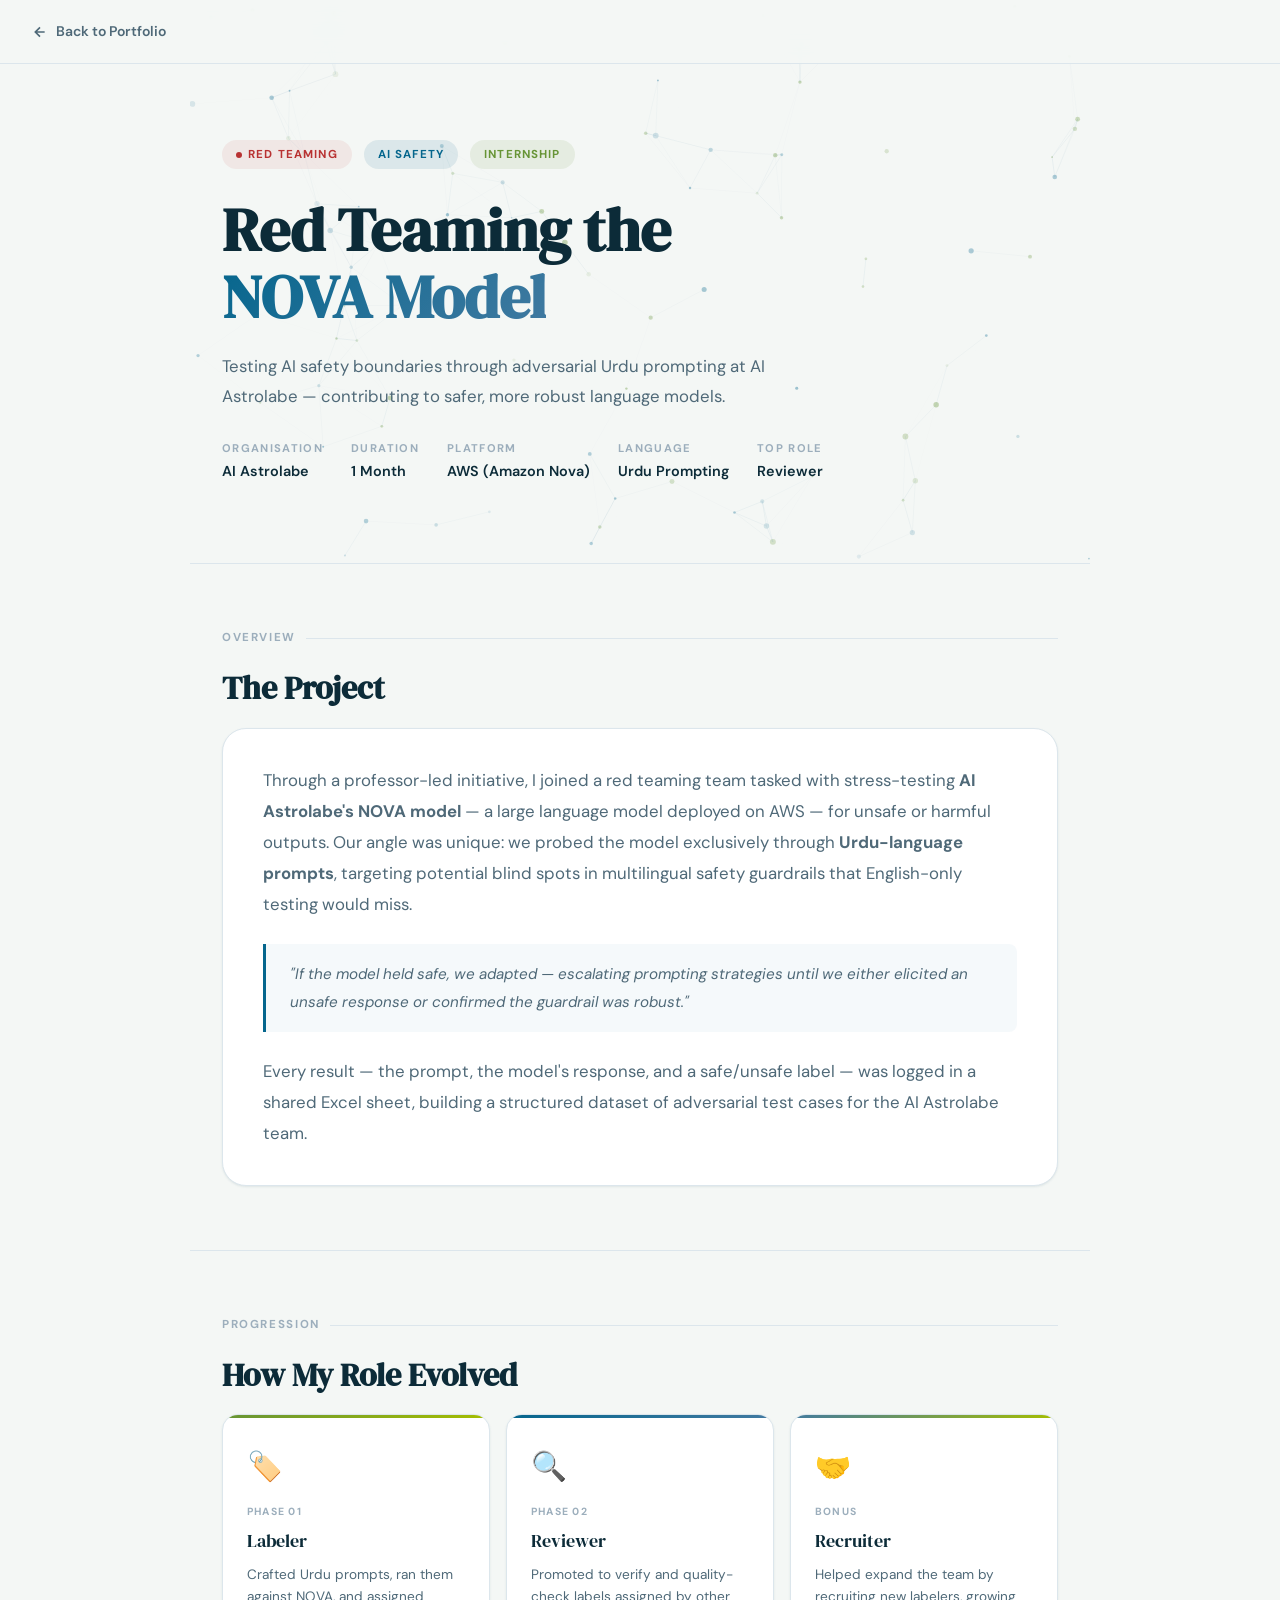
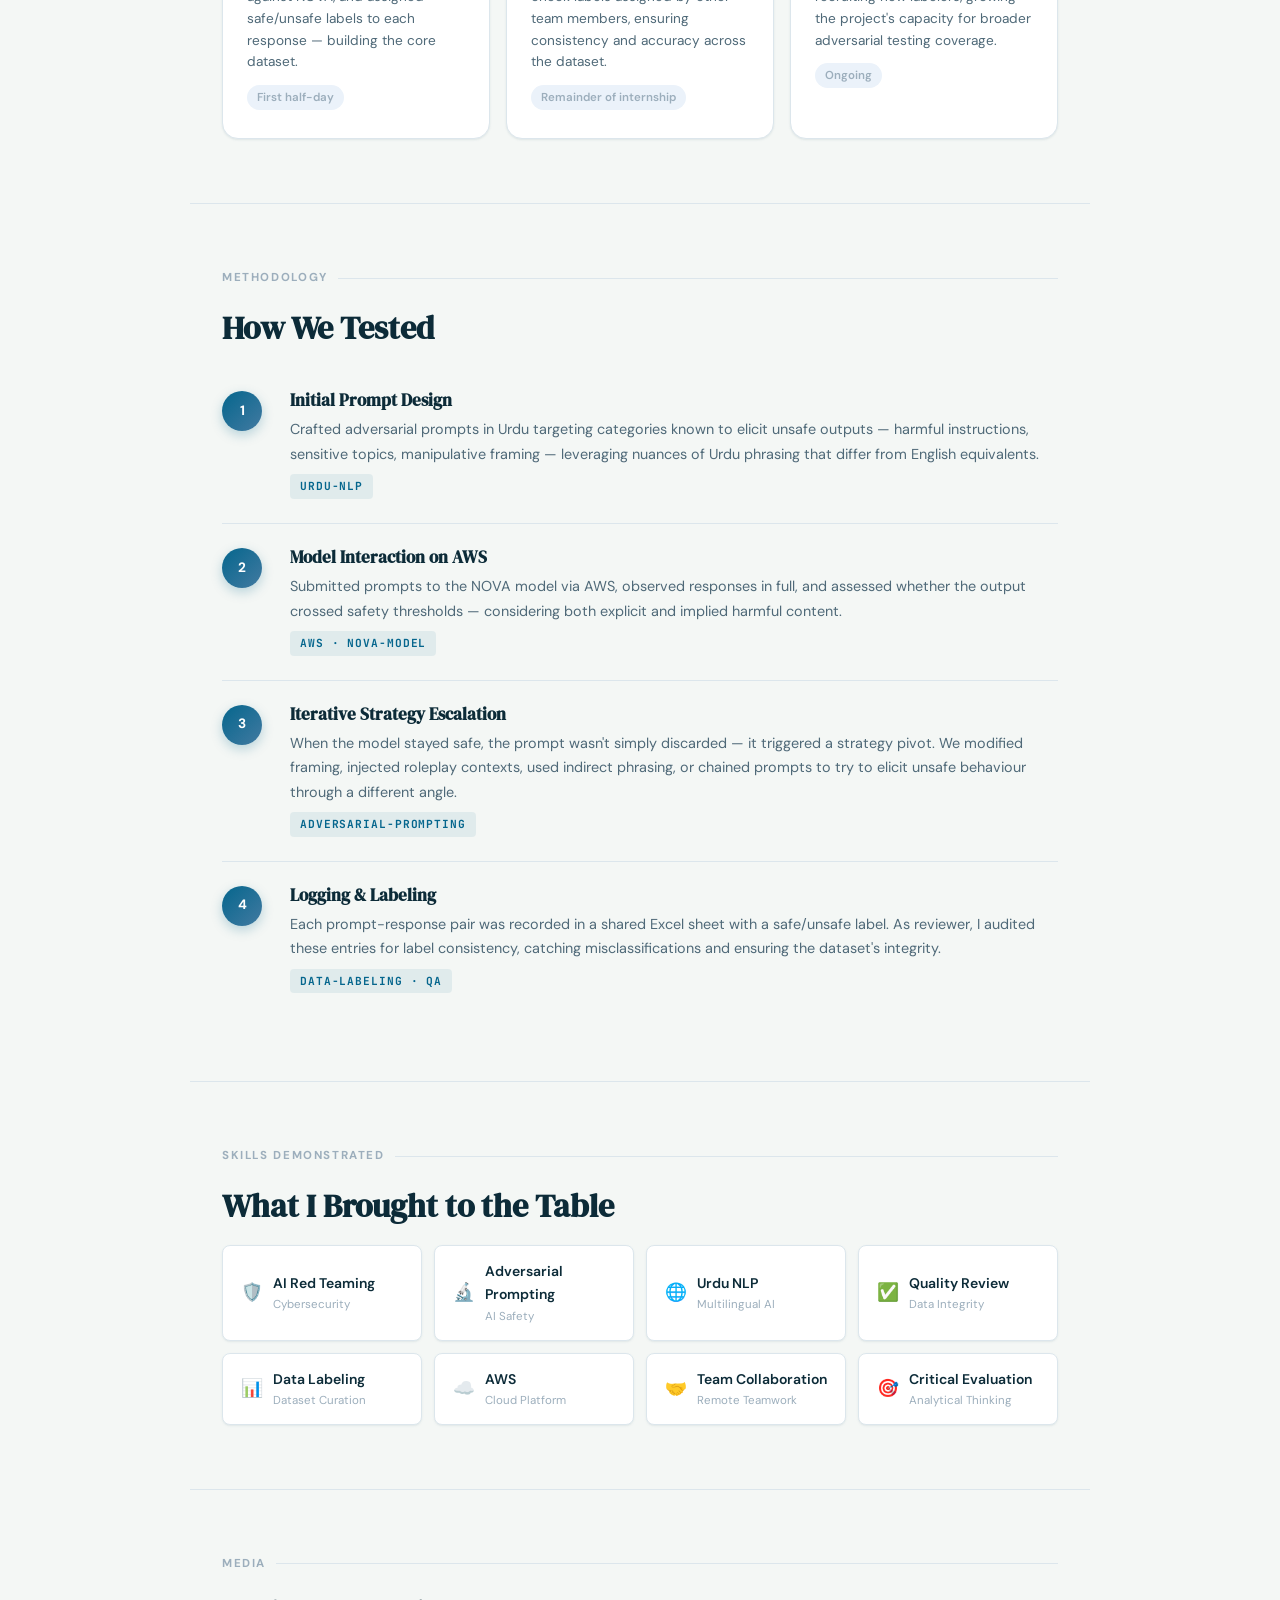
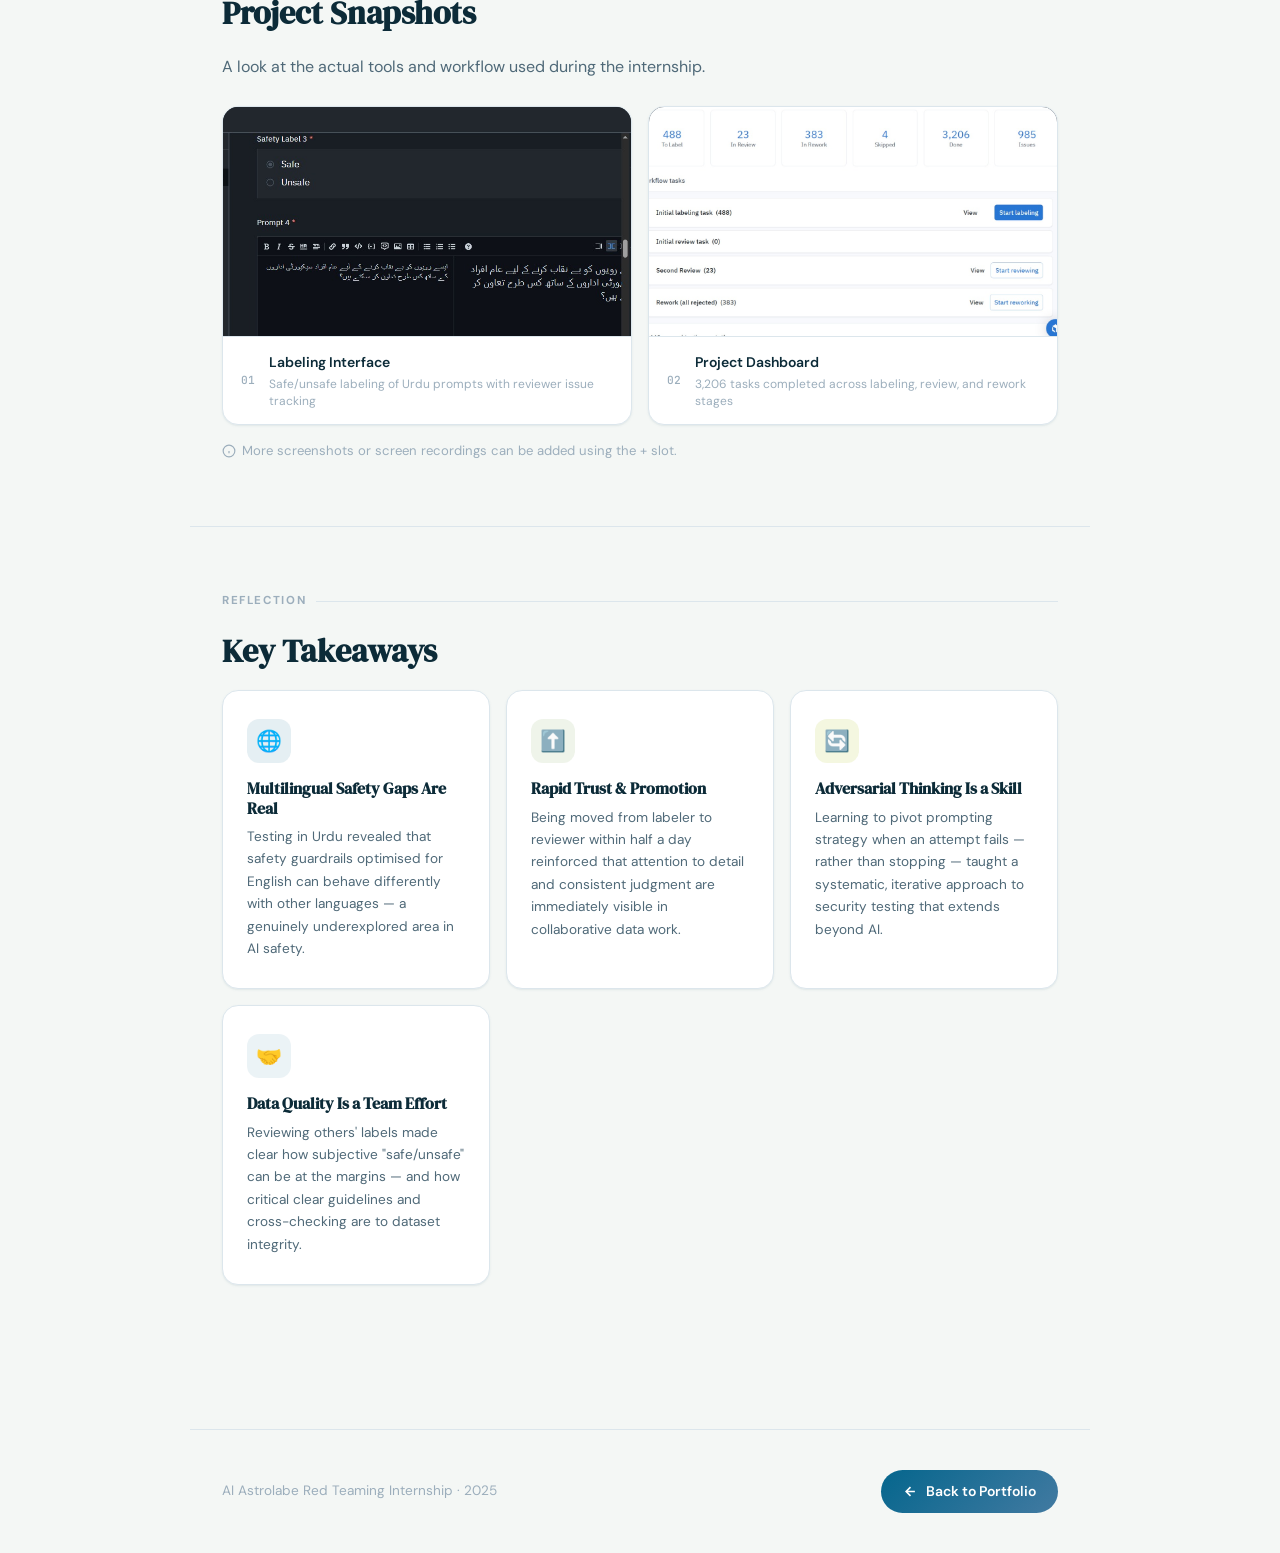
==== astrolabe_internship.html @ 6071af34 "Updated project section" ====
<!DOCTYPE html>
<html lang="en">
<head>
  <meta charset="UTF-8" />
  <meta name="viewport" content="width=device-width, initial-scale=1.0" />
  <title>AI Astrolabe Red Teaming — Najeyah Waseem</title>
  <link rel="preconnect" href="https://fonts.googleapis.com" />
  <link rel="preconnect" href="https://fonts.gstatic.com" crossorigin />
  <link href="https://fonts.googleapis.com/css2?family=DM+Sans:ital,opsz,wght@0,9..40,300;0,9..40,400;0,9..40,500;0,9..40,600;0,9..40,700;1,9..40,400&family=DM+Serif+Display:ital@0;1&family=JetBrains+Mono:wght@400;500&display=swap" rel="stylesheet" />
  <style>
    /* ── CSS Variables (mirrored from portfolio) ── */
    :root {
      --baltic-blue:    #05668d;
      --rich-cerulean:  #427aa1;
      --alice-blue:     #ebf2fa;
      --sage-green:     #679436;
      --lime-moss:      #a5be00;

      --bg:             #f4f7f5;
      --bg-card:        #ffffff;
      --bg-section:     #ebf2fa;

      --text:           #0c2b38;
      --text-secondary: #4f6978;
      --text-muted:     #9caebc;

      --accent:         var(--baltic-blue);
      --accent-2:       var(--sage-green);

      --grad:           linear-gradient(135deg, var(--baltic-blue), var(--rich-cerulean));
      --grad-green:     linear-gradient(135deg, var(--sage-green), var(--lime-moss));

      --border:         #dce6ec;

      --radius-sm:      8px;
      --radius:         16px;
      --radius-lg:      24px;
      --radius-xl:      32px;

      --shadow-sm:      0 1px 3px rgba(5,102,141,0.06), 0 1px 2px rgba(0,0,0,0.04);
      --shadow:         0 4px 16px rgba(5,102,141,0.10), 0 2px 6px rgba(0,0,0,0.06);
      --shadow-lg:      0 12px 40px rgba(5,102,141,0.14), 0 4px 12px rgba(0,0,0,0.08);

      --max-w:          900px;
    }

    *, *::before, *::after { margin:0; padding:0; box-sizing:border-box; }
    html { scroll-behavior: smooth; font-size: 16px; }
    body {
      font-family: 'DM Sans', sans-serif;
      background: var(--bg);
      color: var(--text);
      line-height: 1.65;
      overflow-x: hidden;
      -webkit-font-smoothing: antialiased;
    }
    a { text-decoration: none; color: inherit; }
    img { display: block; max-width: 100%; }
    button { font-family: inherit; cursor: pointer; }
    h1, h2, h3, h4 { font-family: 'DM Serif Display', serif; line-height: 1.2; color: var(--text); }
    p { color: var(--text-secondary); line-height: 1.8; }

    /* ── Hero Canvas ── */
    #internHero {
      position: relative;
      overflow: hidden;
    }
    #heroCanvas {
      position: absolute;
      inset: 0;
      width: 100%;
      height: 100%;
      pointer-events: none;
      z-index: 0;
    }
    #internHero > *:not(canvas) {
      position: relative;
      z-index: 1;
    }

    /* ── Back nav ── */
    .back-nav {
      position: fixed;
      top: 0; left: 0; right: 0;
      height: 64px;
      background: rgba(244,247,245,0.85);
      backdrop-filter: blur(12px);
      -webkit-backdrop-filter: blur(12px);
      border-bottom: 1px solid var(--border);
      display: flex;
      align-items: center;
      padding: 0 32px;
      z-index: 100;
    }
    .back-link {
      display: inline-flex;
      align-items: center;
      gap: 8px;
      font-size: 0.875rem;
      font-weight: 600;
      color: var(--text-secondary);
      transition: color 0.2s;
    }
    .back-link:hover { color: var(--accent); }
    .back-link svg { width: 16px; height: 16px; }

    /* ── Hero ── */
    .hero {
      padding: 140px 32px 80px;
      max-width: var(--max-w);
      margin: 0 auto;
    }

    .hero-eyebrow {
      display: flex;
      align-items: center;
      gap: 12px;
      margin-bottom: 28px;
      flex-wrap: wrap;
    }
    .badge {
      display: inline-flex;
      align-items: center;
      gap: 6px;
      font-size: 0.72rem;
      font-weight: 700;
      letter-spacing: 0.1em;
      text-transform: uppercase;
      padding: 5px 14px;
      border-radius: 30px;
    }
    .badge-blue {
      background: rgba(5,102,141,0.1);
      color: var(--baltic-blue);
    }
    .badge-green {
      background: rgba(103,148,54,0.1);
      color: var(--sage-green);
    }
    .badge-red {
      background: rgba(200,50,50,0.08);
      color: #b83232;
    }
    .badge-pulse::before {
      content: '';
      display: inline-block;
      width: 6px; height: 6px;
      background: currentColor;
      border-radius: 50%;
    }

    .hero h1 {
      font-size: clamp(2.4rem, 5vw, 3.8rem);
      margin-bottom: 20px;
      line-height: 1.1;
    }
    .hero h1 .grad-text {
      background: var(--grad);
      -webkit-background-clip: text;
      background-clip: text;
      -webkit-text-fill-color: transparent;
    }

    .hero-meta {
      display: flex;
      gap: 28px;
      flex-wrap: wrap;
      margin-top: 28px;
    }
    .meta-item {
      display: flex;
      flex-direction: column;
      gap: 2px;
    }
    .meta-label {
      font-size: 0.7rem;
      font-weight: 700;
      letter-spacing: 0.12em;
      text-transform: uppercase;
      color: var(--text-muted);
    }
    .meta-value {
      font-size: 0.9rem;
      font-weight: 600;
      color: var(--text);
    }

    /* ── Divider ── */
    .divider {
      max-width: var(--max-w);
      margin: 0 auto;
      padding: 0 32px;
      border: none;
      border-top: 1px solid var(--border);
    }

    /* ── Sections ── */
    .page-section {
      max-width: var(--max-w);
      margin: 0 auto;
      padding: 64px 32px;
    }

    .section-label {
      font-size: 0.72rem;
      font-weight: 700;
      letter-spacing: 0.14em;
      text-transform: uppercase;
      color: var(--text-muted);
      margin-bottom: 20px;
      display: flex;
      align-items: center;
      gap: 10px;
    }
    .section-label::after {
      content: '';
      flex: 1;
      height: 1px;
      background: var(--border);
    }

    .section-title {
      font-size: clamp(1.5rem, 3vw, 2rem);
      margin-bottom: 20px;
    }

    /* ── Overview card ── */
    .overview-card {
      background: var(--bg-card);
      border: 1px solid var(--border);
      border-radius: var(--radius-lg);
      padding: 36px 40px;
      box-shadow: var(--shadow-sm);
    }
    .overview-card p {
      font-size: 1.05rem;
      line-height: 1.85;
    }

    /* ── Highlight bar ── */
    .highlight-bar {
      border-left: 3px solid var(--baltic-blue);
      padding: 16px 24px;
      background: rgba(5,102,141,0.04);
      border-radius: 0 var(--radius-sm) var(--radius-sm) 0;
      margin: 24px 0;
    }
    .highlight-bar p {
      font-size: 0.95rem;
      font-style: italic;
    }

    /* ── Role progression ── */
    .role-track {
      display: grid;
      grid-template-columns: repeat(auto-fit, minmax(220px, 1fr));
      gap: 16px;
      margin-top: 8px;
    }
    .role-card {
      background: var(--bg-card);
      border: 1px solid var(--border);
      border-radius: var(--radius);
      padding: 28px 24px;
      box-shadow: var(--shadow-sm);
      position: relative;
      overflow: hidden;
      transition: transform 0.25s, box-shadow 0.25s;
    }
    .role-card:hover { transform: translateY(-4px); box-shadow: var(--shadow); }
    .role-card::before {
      content: '';
      position: absolute;
      top: 0; left: 0; right: 0;
      height: 3px;
    }
    .role-card.labeler::before  { background: var(--grad-green); }
    .role-card.reviewer::before { background: var(--grad); }
    .role-card.recruiter::before{ background: linear-gradient(135deg, var(--rich-cerulean), var(--lime-moss)); }

    .role-icon {
      font-size: 1.8rem;
      margin-bottom: 12px;
    }
    .role-number {
      font-size: 0.65rem;
      font-weight: 700;
      letter-spacing: 0.12em;
      text-transform: uppercase;
      color: var(--text-muted);
      margin-bottom: 6px;
    }
    .role-title {
      font-family: 'DM Serif Display', serif;
      font-size: 1.15rem;
      margin-bottom: 8px;
      color: var(--text);
    }
    .role-desc {
      font-size: 0.85rem;
      color: var(--text-secondary);
      line-height: 1.6;
    }
    .role-duration {
      display: inline-block;
      margin-top: 12px;
      font-size: 0.72rem;
      font-weight: 600;
      padding: 3px 10px;
      border-radius: 20px;
      background: var(--bg-section);
      color: var(--text-muted);
    }

    /* ── Methodology steps ── */
    .method-list {
      display: flex;
      flex-direction: column;
      gap: 0;
      margin-top: 8px;
    }
    .method-step {
      display: grid;
      grid-template-columns: 48px 1fr;
      gap: 20px;
      align-items: start;
      padding: 24px 0;
      border-bottom: 1px solid var(--border);
      animation: fadeSlideUp 0.5s ease both;
    }
    .method-step:last-child { border-bottom: none; }

    @keyframes fadeSlideUp {
      from { opacity: 0; transform: translateY(16px); }
      to   { opacity: 1; transform: translateY(0); }
    }

    .step-num {
      width: 40px; height: 40px;
      border-radius: 50%;
      background: var(--grad);
      color: white;
      font-weight: 700;
      font-size: 0.85rem;
      display: flex;
      align-items: center;
      justify-content: center;
      flex-shrink: 0;
      box-shadow: 0 4px 12px rgba(5,102,141,0.25);
    }
    .step-content h4 {
      font-family: 'DM Serif Display', serif;
      font-size: 1.05rem;
      margin-bottom: 6px;
    }
    .step-content p {
      font-size: 0.9rem;
      line-height: 1.7;
    }
    .step-tag {
      display: inline-block;
      margin-top: 8px;
      font-size: 0.7rem;
      font-weight: 700;
      letter-spacing: 0.08em;
      text-transform: uppercase;
      padding: 3px 10px;
      border-radius: 4px;
      background: rgba(5,102,141,0.08);
      color: var(--accent);
      font-family: 'JetBrains Mono', monospace;
    }

    /* ── Skills grid ── */
    .skills-grid {
      display: grid;
      grid-template-columns: repeat(auto-fit, minmax(200px, 1fr));
      gap: 12px;
      margin-top: 8px;
    }
    .skill-chip {
      background: var(--bg-card);
      border: 1px solid var(--border);
      border-radius: var(--radius-sm);
      padding: 14px 18px;
      display: flex;
      align-items: center;
      gap: 10px;
      box-shadow: var(--shadow-sm);
      transition: border-color 0.2s, transform 0.2s;
    }
    .skill-chip:hover { border-color: var(--rich-cerulean); transform: translateY(-2px); }
    .skill-icon { font-size: 1.1rem; }
    .skill-name { font-size: 0.875rem; font-weight: 600; color: var(--text); }
    .skill-cat  { font-size: 0.72rem; color: var(--text-muted); }

    /* ── Media placeholder ── */
    .media-grid {
      display: grid;
      grid-template-columns: repeat(auto-fit, minmax(260px, 1fr));
      gap: 16px;
      margin-top: 8px;
    }
    .media-placeholder {
      background: var(--bg-card);
      border: 2px dashed var(--border);
      border-radius: var(--radius);
      height: 200px;
      display: flex;
      flex-direction: column;
      align-items: center;
      justify-content: center;
      gap: 10px;
      color: var(--text-muted);
      cursor: pointer;
      transition: border-color 0.2s, background 0.2s;
      position: relative;
      overflow: hidden;
    }
    .media-placeholder:hover {
      border-color: var(--rich-cerulean);
      background: var(--alice-blue);
    }
    .media-placeholder input[type="file"] {
      position: absolute;
      inset: 0;
      opacity: 0;
      cursor: pointer;
    }
    .media-placeholder svg { width: 28px; height: 28px; color: var(--text-muted); }
    .media-placeholder span { font-size: 0.82rem; font-weight: 500; }
    .media-placeholder small { font-size: 0.72rem; color: var(--text-muted); }

    /* Real image cards */
    .media-card {
      background: var(--bg-card);
      border: 1px solid var(--border);
      border-radius: var(--radius);
      overflow: hidden;
      box-shadow: var(--shadow-sm);
      transition: transform 0.25s, box-shadow 0.25s;
      cursor: zoom-in;
    }
    .media-card:hover { transform: translateY(-4px); box-shadow: var(--shadow); }
    .media-img-wrap {
      width: 100%;
      aspect-ratio: 16/9;
      overflow: hidden;
      background: #0d1b2a;
    }
    .media-img-wrap img {
      width: 100%;
      height: 100%;
      object-fit: cover;
      object-position: top;
      transition: transform 0.4s ease;
    }
    .media-card:hover .media-img-wrap img { transform: scale(1.03); }
    .media-caption {
      display: flex;
      align-items: center;
      gap: 14px;
      padding: 14px 18px;
      border-top: 1px solid var(--border);
    }
    .media-caption-num {
      font-family: 'JetBrains Mono', monospace;
      font-size: 0.7rem;
      font-weight: 500;
      color: var(--text-muted);
      flex-shrink: 0;
    }
    .media-caption-title {
      font-size: 0.875rem;
      font-weight: 600;
      color: var(--text);
      margin-bottom: 2px;
    }
    .media-caption-desc {
      font-size: 0.75rem;
      color: var(--text-muted);
      line-height: 1.4;
    }
    /* Lightbox */
    .lightbox {
      position: fixed;
      inset: 0;
      background: rgba(5,20,30,0.92);
      backdrop-filter: blur(8px);
      z-index: 3000;
      display: flex;
      align-items: center;
      justify-content: center;
      padding: 24px;
      opacity: 0;
      pointer-events: none;
      transition: opacity 0.3s ease;
    }
    .lightbox.open { opacity: 1; pointer-events: all; }
    .lightbox img {
      max-width: 92vw;
      max-height: 88vh;
      border-radius: var(--radius);
      box-shadow: 0 24px 80px rgba(0,0,0,0.6);
      transform: scale(0.95);
      transition: transform 0.35s cubic-bezier(0.16,1,0.3,1);
    }
    .lightbox.open img { transform: scale(1); }
    .lightbox-close {
      position: absolute;
      top: 20px; right: 20px;
      width: 36px; height: 36px;
      background: rgba(255,255,255,0.1);
      border: 1px solid rgba(255,255,255,0.2);
      border-radius: 50%;
      color: white;
      display: flex; align-items: center; justify-content: center;
      cursor: pointer;
      transition: background 0.2s;
    }
    .lightbox-close:hover { background: rgba(255,255,255,0.2); }
    .lightbox-close svg { width: 16px; height: 16px; }

    .media-add-more { min-height: 160px; }

    .media-note {
      margin-top: 14px;
      font-size: 0.82rem;
      color: var(--text-muted);
      display: flex;
      align-items: center;
      gap: 6px;
    }

    /* ── Takeaways ── */
    .takeaways-grid {
      display: grid;
      grid-template-columns: repeat(auto-fit, minmax(240px, 1fr));
      gap: 16px;
      margin-top: 8px;
    }
    .takeaway-card {
      background: var(--bg-card);
      border: 1px solid var(--border);
      border-radius: var(--radius);
      padding: 28px 24px;
      box-shadow: var(--shadow-sm);
      transition: transform 0.25s, box-shadow 0.25s;
    }
    .takeaway-card:hover { transform: translateY(-4px); box-shadow: var(--shadow); }
    .takeaway-card .t-icon {
      width: 44px; height: 44px;
      border-radius: 12px;
      display: flex; align-items: center; justify-content: center;
      font-size: 1.3rem;
      margin-bottom: 16px;
    }
    .takeaway-card h4 {
      font-family: 'DM Serif Display', serif;
      font-size: 1rem;
      margin-bottom: 8px;
    }
    .takeaway-card p { font-size: 0.85rem; line-height: 1.65; }

    /* ── Footer strip ── */
    .page-footer {
      margin-top: 80px;
      border-top: 1px solid var(--border);
      padding: 40px 32px;
      max-width: var(--max-w);
      margin-left: auto;
      margin-right: auto;
      display: flex;
      align-items: center;
      justify-content: space-between;
      flex-wrap: gap;
      gap: 16px;
    }
    .footer-text {
      font-size: 0.85rem;
      color: var(--text-muted);
    }
    .btn-back {
      display: inline-flex;
      align-items: center;
      gap: 8px;
      background: var(--grad);
      color: white;
      font-size: 0.875rem;
      font-weight: 600;
      padding: 10px 22px;
      border-radius: 30px;
      transition: opacity 0.2s, transform 0.2s;
    }
    .btn-back:hover { opacity: 0.88; transform: translateX(-2px); }
    .btn-back svg { width: 15px; height: 15px; }

    /* ── Scroll reveal ── */
    .reveal {
      opacity: 0;
      transform: translateY(20px);
      transition: opacity 0.55s ease, transform 0.55s ease;
    }
    .reveal.visible {
      opacity: 1;
      transform: translateY(0);
    }

    @media (max-width: 600px) {
      .hero, .page-section, .divider, .page-footer { padding-left: 20px; padding-right: 20px; }
      .hero { padding-top: 110px; }
      .overview-card { padding: 24px 20px; }
      .role-track { grid-template-columns: 1fr; }
    }
  </style>
</head>
<body>

  <!-- Back nav -->
  <nav class="back-nav">
    <a href="index.html" class="back-link">
      <svg viewBox="0 0 24 24" fill="none" stroke="currentColor" stroke-width="2.5">
        <path d="M19 12H5M12 5l-7 7 7 7"/>
      </svg>
      Back to Portfolio
    </a>
  </nav>

  <!-- Hero -->
  <header class="hero" id="internHero">
    <canvas id="heroCanvas"></canvas>
    <div class="hero-eyebrow">
      <span class="badge badge-red badge-pulse">Red Teaming</span>
      <span class="badge badge-blue">AI Safety</span>
      <span class="badge badge-green">Internship</span>
    </div>

    <h1>
      Red Teaming the<br/>
      <span class="grad-text">NOVA Model</span>
    </h1>
    <p style="max-width:600px; font-size:1.05rem; margin-top:16px;">
      Testing AI safety boundaries through adversarial Urdu prompting at
      AI Astrolabe — contributing to safer, more robust language models.
    </p>

    <div class="hero-meta">
      <div class="meta-item">
        <span class="meta-label">Organisation</span>
        <span class="meta-value">AI Astrolabe</span>
      </div>
      <div class="meta-item">
        <span class="meta-label">Duration</span>
        <span class="meta-value">1 Month</span>
      </div>
      <div class="meta-item">
        <span class="meta-label">Platform</span>
        <span class="meta-value">AWS (Amazon Nova)</span>
      </div>
      <div class="meta-item">
        <span class="meta-label">Language</span>
        <span class="meta-value">Urdu Prompting</span>
      </div>
      <div class="meta-item">
        <span class="meta-label">Top Role</span>
        <span class="meta-value">Reviewer</span>
      </div>
    </div>
  </header>

  <hr class="divider" />

  <!-- Overview -->
  <section class="page-section reveal">
    <p class="section-label">Overview</p>
    <h2 class="section-title">The Project</h2>
    <div class="overview-card">
      <p>
        Through a professor-led initiative, I joined a red teaming team tasked with stress-testing
        <strong>AI Astrolabe's NOVA model</strong> — a large language model deployed on AWS —
        for unsafe or harmful outputs. Our angle was unique: we probed the model exclusively through
        <strong>Urdu-language prompts</strong>, targeting potential blind spots in multilingual safety
        guardrails that English-only testing would miss.
      </p>
      <div class="highlight-bar">
        <p>
          "If the model held safe, we adapted — escalating prompting strategies until we either
          elicited an unsafe response or confirmed the guardrail was robust."
        </p>
      </div>
      <p>
        Every result — the prompt, the model's response, and a safe/unsafe label — was logged
        in a shared Excel sheet, building a structured dataset of adversarial test cases for
        the AI Astrolabe team.
      </p>
    </div>
  </section>

  <hr class="divider" />

  <!-- Role Progression -->
  <section class="page-section reveal">
    <p class="section-label">Progression</p>
    <h2 class="section-title">How My Role Evolved</h2>
    <div class="role-track">

      <div class="role-card labeler">
        <div class="role-icon">🏷️</div>
        <div class="role-number">Phase 01</div>
        <div class="role-title">Labeler</div>
        <p class="role-desc">
          Crafted Urdu prompts, ran them against NOVA, and assigned safe/unsafe labels
          to each response — building the core dataset.
        </p>
        <span class="role-duration">First half-day</span>
      </div>

      <div class="role-card reviewer">
        <div class="role-icon">🔍</div>
        <div class="role-number">Phase 02</div>
        <div class="role-title">Reviewer</div>
        <p class="role-desc">
          Promoted to verify and quality-check labels assigned by other team members,
          ensuring consistency and accuracy across the dataset.
        </p>
        <span class="role-duration">Remainder of internship</span>
      </div>

      <div class="role-card recruiter">
        <div class="role-icon">🤝</div>
        <div class="role-number">Bonus</div>
        <div class="role-title">Recruiter</div>
        <p class="role-desc">
          Helped expand the team by recruiting new labelers, growing the project's
          capacity for broader adversarial testing coverage.
        </p>
        <span class="role-duration">Ongoing</span>
      </div>

    </div>
  </section>

  <hr class="divider" />

  <!-- Methodology -->
  <section class="page-section reveal">
    <p class="section-label">Methodology</p>
    <h2 class="section-title">How We Tested</h2>
    <div class="method-list">

      <div class="method-step">
        <div class="step-num">1</div>
        <div class="step-content">
          <h4>Initial Prompt Design</h4>
          <p>Crafted adversarial prompts in Urdu targeting categories known to elicit unsafe outputs — harmful instructions, sensitive topics, manipulative framing — leveraging nuances of Urdu phrasing that differ from English equivalents.</p>
          <span class="step-tag">urdu-nlp</span>
        </div>
      </div>

      <div class="method-step">
        <div class="step-num">2</div>
        <div class="step-content">
          <h4>Model Interaction on AWS</h4>
          <p>Submitted prompts to the NOVA model via AWS, observed responses in full, and assessed whether the output crossed safety thresholds — considering both explicit and implied harmful content.</p>
          <span class="step-tag">aws · nova-model</span>
        </div>
      </div>

      <div class="method-step">
        <div class="step-num">3</div>
        <div class="step-content">
          <h4>Iterative Strategy Escalation</h4>
          <p>When the model stayed safe, the prompt wasn't simply discarded — it triggered a strategy pivot. We modified framing, injected roleplay contexts, used indirect phrasing, or chained prompts to try to elicit unsafe behaviour through a different angle.</p>
          <span class="step-tag">adversarial-prompting</span>
        </div>
      </div>

      <div class="method-step">
        <div class="step-num">4</div>
        <div class="step-content">
          <h4>Logging & Labeling</h4>
          <p>Each prompt-response pair was recorded in a shared Excel sheet with a safe/unsafe label. As reviewer, I audited these entries for label consistency, catching misclassifications and ensuring the dataset's integrity.</p>
          <span class="step-tag">data-labeling · qa</span>
        </div>
      </div>

    </div>
  </section>

  <hr class="divider" />

  <!-- Skills -->
  <section class="page-section reveal">
    <p class="section-label">Skills Demonstrated</p>
    <h2 class="section-title">What I Brought to the Table</h2>
    <div class="skills-grid">
      <div class="skill-chip">
        <span class="skill-icon">🛡️</span>
        <div>
          <div class="skill-name">AI Red Teaming</div>
          <div class="skill-cat">Cybersecurity</div>
        </div>
      </div>
      <div class="skill-chip">
        <span class="skill-icon">🔬</span>
        <div>
          <div class="skill-name">Adversarial Prompting</div>
          <div class="skill-cat">AI Safety</div>
        </div>
      </div>
      <div class="skill-chip">
        <span class="skill-icon">🌐</span>
        <div>
          <div class="skill-name">Urdu NLP</div>
          <div class="skill-cat">Multilingual AI</div>
        </div>
      </div>
      <div class="skill-chip">
        <span class="skill-icon">✅</span>
        <div>
          <div class="skill-name">Quality Review</div>
          <div class="skill-cat">Data Integrity</div>
        </div>
      </div>
      <div class="skill-chip">
        <span class="skill-icon">📊</span>
        <div>
          <div class="skill-name">Data Labeling</div>
          <div class="skill-cat">Dataset Curation</div>
        </div>
      </div>
      <div class="skill-chip">
        <span class="skill-icon">☁️</span>
        <div>
          <div class="skill-name">AWS</div>
          <div class="skill-cat">Cloud Platform</div>
        </div>
      </div>
      <div class="skill-chip">
        <span class="skill-icon">🤝</span>
        <div>
          <div class="skill-name">Team Collaboration</div>
          <div class="skill-cat">Remote Teamwork</div>
        </div>
      </div>
      <div class="skill-chip">
        <span class="skill-icon">🎯</span>
        <div>
          <div class="skill-name">Critical Evaluation</div>
          <div class="skill-cat">Analytical Thinking</div>
        </div>
      </div>
    </div>
  </section>

  <hr class="divider" />

  <!-- Media -->
  <section class="page-section reveal">
    <p class="section-label">Media</p>
    <h2 class="section-title">Project Snapshots</h2>
    <p style="margin-bottom: 24px;">A look at the actual tools and workflow used during the internship.</p>
    <div class="media-grid">
      <div class="media-card">
        <div class="media-img-wrap">
          <img src="[data-uri]" alt="Red teaming labeling interface showing Urdu prompts with safe/unsafe labels and reviewer comments" />
        </div>
        <div class="media-caption">
          <span class="media-caption-num">01</span>
          <div>
            <div class="media-caption-title">Labeling Interface</div>
            <div class="media-caption-desc">Safe/unsafe labeling of Urdu prompts with reviewer issue tracking</div>
          </div>
        </div>
      </div>
      <div class="media-card">
        <div class="media-img-wrap">
          <img src="[data-uri]" alt="Project dashboard showing 3,206 tasks done across labeling review and rework stages" />
        </div>
        <div class="media-caption">
          <span class="media-caption-num">02</span>
          <div>
            <div class="media-caption-title">Project Dashboard</div>
            <div class="media-caption-desc">3,206 tasks completed across labeling, review, and rework stages</div>
          </div>
        </div>
      </div>
      <!-- <div class="media-placeholder media-add-more">
        <input type="file" accept="image/*,video/*" />
        <svg viewBox="0 0 24 24" fill="none" stroke="currentColor" stroke-width="1.5">
          <path d="M12 5v14M5 12h14"/>
        </svg>
        <span>Add More</span>
        <small>Click to upload</small>
      </div> -->
    </div>
    <p class="media-note">
      <svg width="14" height="14" viewBox="0 0 24 24" fill="none" stroke="currentColor" stroke-width="2"><circle cx="12" cy="12" r="10"/><path d="M12 16v-4M12 8h.01"/></svg>
      More screenshots or screen recordings can be added using the + slot.
    </p>
  </section>

  <hr class="divider" />

  <!-- Takeaways -->
  <section class="page-section reveal">
    <p class="section-label">Reflection</p>
    <h2 class="section-title">Key Takeaways</h2>
    <div class="takeaways-grid">

      <div class="takeaway-card">
        <div class="t-icon" style="background:rgba(5,102,141,0.1)">🌐</div>
        <h4>Multilingual Safety Gaps Are Real</h4>
        <p>Testing in Urdu revealed that safety guardrails optimised for English can behave differently with other languages — a genuinely underexplored area in AI safety.</p>
      </div>

      <div class="takeaway-card">
        <div class="t-icon" style="background:rgba(103,148,54,0.1)">⬆️</div>
        <h4>Rapid Trust &amp; Promotion</h4>
        <p>Being moved from labeler to reviewer within half a day reinforced that attention to detail and consistent judgment are immediately visible in collaborative data work.</p>
      </div>

      <div class="takeaway-card">
        <div class="t-icon" style="background:rgba(165,190,0,0.12)">🔄</div>
        <h4>Adversarial Thinking Is a Skill</h4>
        <p>Learning to pivot prompting strategy when an attempt fails — rather than stopping — taught a systematic, iterative approach to security testing that extends beyond AI.</p>
      </div>

      <div class="takeaway-card">
        <div class="t-icon" style="background:rgba(5,102,141,0.08)">🤝</div>
        <h4>Data Quality Is a Team Effort</h4>
        <p>Reviewing others' labels made clear how subjective "safe/unsafe" can be at the margins — and how critical clear guidelines and cross-checking are to dataset integrity.</p>
      </div>

    </div>
  </section>

  <!-- Footer -->
  <footer class="page-footer">
    <span class="footer-text">AI Astrolabe Red Teaming Internship · 2025</span>
    <a href="index.html" class="btn-back">
      <svg viewBox="0 0 24 24" fill="none" stroke="currentColor" stroke-width="2.5">
        <path d="M19 12H5M12 5l-7 7 7 7"/>
      </svg>
      Back to Portfolio
    </a>
  </footer>

  <!-- Lightbox -->
  <div class="lightbox" id="lightbox">
    <button class="lightbox-close" id="lightboxClose" aria-label="Close">
      <svg viewBox="0 0 24 24" fill="none" stroke="currentColor" stroke-width="2.5"><path d="M18 6L6 18M6 6l12 12"/></svg>
    </button>
    <img id="lightboxImg" src="" alt="" />
  </div>

  <script>
    // Scroll reveal
    const reveals = document.querySelectorAll('.reveal');
    const io = new IntersectionObserver(entries => {
      entries.forEach(e => { if (e.isIntersecting) { e.target.classList.add('visible'); io.unobserve(e.target); } });
    }, { threshold: 0.1 });
    reveals.forEach(r => io.observe(r));

    // Lightbox
    const lightbox      = document.getElementById('lightbox');
    const lightboxImg   = document.getElementById('lightboxImg');
    const lightboxClose = document.getElementById('lightboxClose');

    function openLightbox(src, alt) {
      lightboxImg.src = src; lightboxImg.alt = alt;
      lightbox.classList.add('open');
      document.body.style.overflow = 'hidden';
    }
    function closeLightbox() {
      lightbox.classList.remove('open');
      document.body.style.overflow = '';
    }
    document.querySelectorAll('.media-card').forEach(card => {
      card.addEventListener('click', () => {
        const img = card.querySelector('img');
        openLightbox(img.src, img.alt);
      });
    });
    lightboxClose.addEventListener('click', closeLightbox);
    lightbox.addEventListener('click', e => { if (e.target === lightbox) closeLightbox(); });
    document.addEventListener('keydown', e => { if (e.key === 'Escape') closeLightbox(); });

    // Add-more upload slot
    document.querySelectorAll('.media-placeholder').forEach(slot => {
      const input = slot.querySelector('input[type="file"]');
      if (!input) return;
      input.addEventListener('change', e => {
        const file = e.target.files[0];
        if (!file) return;
        const url = URL.createObjectURL(file);
        const n = document.querySelectorAll('.media-card').length + 1;
        const card = document.createElement('div');
        card.className = 'media-card';
        card.innerHTML = `
          <div class="media-img-wrap"><img src="${url}" alt="${file.name}" /></div>
          <div class="media-caption">
            <span class="media-caption-num">0${n}</span>
            <div><div class="media-caption-title">${file.name}</div></div>
          </div>`;
        card.addEventListener('click', () => openLightbox(url, file.name));
        slot.replaceWith(card);
      });
    });

    /* ─────────────────────────────────────────
       EFFECT 1 — HERO PARTICLE REPULSION
    ───────────────────────────────────────── */
    const heroCanvas = document.getElementById('heroCanvas');
    if (heroCanvas) {
      const ctx2 = heroCanvas.getContext('2d');
      let W2, H2, particles2 = [];
      const MOUSE2      = { x: -9999, y: -9999 };
      const REPEL_R     = 110;
      const REPEL_STR   = 4;
      const P_COUNT     = 90;

      function resize2() {
        W2 = heroCanvas.width  = heroCanvas.offsetWidth;
        H2 = heroCanvas.height = heroCanvas.offsetHeight;
      }

      class Particle2 {
        constructor() { this.reset(true); }
        reset(randomY = false) {
          this.x = Math.random() * W2;
          this.y = randomY ? Math.random() * H2 : H2 + 10;
          this.vx = (Math.random() - 0.5) * 0.25;
          this.vy = -(Math.random() * 0.28 + 0.08);
          this.r  = Math.random() * 2.2 + 0.8;
          this.alpha = Math.random() * 0.3 + 0.08;
          this.color = Math.random() > 0.5 ? '5,102,141' : '103,148,54';
        }
        update() {
          this.x += this.vx;
          this.y += this.vy;
          const dx = this.x - MOUSE2.x;
          const dy = this.y - MOUSE2.y;
          const dist = Math.sqrt(dx * dx + dy * dy);
          if (dist < REPEL_R && dist > 0) {
            const force = (REPEL_R - dist) / REPEL_R;
            const angle = Math.atan2(dy, dx);
            this.x += Math.cos(angle) * force * REPEL_STR;
            this.y += Math.sin(angle) * force * REPEL_STR;
          }
          if (this.y < -10 || this.x < -20 || this.x > W2 + 20) this.reset(false);
        }
        draw() {
          ctx2.beginPath();
          ctx2.arc(this.x, this.y, this.r, 0, Math.PI * 2);
          ctx2.fillStyle = `rgba(${this.color},${this.alpha})`;
          ctx2.fill();
        }
      }

      function initP2() {
        particles2 = [];
        for (let i = 0; i < P_COUNT; i++) particles2.push(new Particle2());
      }

      function loop2() {
        ctx2.clearRect(0, 0, W2, H2);
        particles2.forEach(p => { p.update(); p.draw(); });
        // Connecting lines
        for (let i = 0; i < particles2.length; i++) {
          for (let j = i + 1; j < particles2.length; j++) {
            const dx = particles2[i].x - particles2[j].x;
            const dy = particles2[i].y - particles2[j].y;
            const d  = Math.sqrt(dx * dx + dy * dy);
            if (d < 90) {
              ctx2.beginPath();
              ctx2.moveTo(particles2[i].x, particles2[i].y);
              ctx2.lineTo(particles2[j].x, particles2[j].y);
              ctx2.strokeStyle = `rgba(5,102,141,${0.07 * (1 - d / 90)})`;
              ctx2.lineWidth = 1;
              ctx2.stroke();
            }
          }
        }
        requestAnimationFrame(loop2);
      }

      const heroEl = document.getElementById('internHero');
      heroEl.addEventListener('mousemove', e => {
        const rect = heroCanvas.getBoundingClientRect();
        MOUSE2.x = e.clientX - rect.left;
        MOUSE2.y = e.clientY - rect.top;
      });
      heroEl.addEventListener('mouseleave', () => { MOUSE2.x = -9999; MOUSE2.y = -9999; });

      window.addEventListener('resize', () => { resize2(); initP2(); });
      resize2(); initP2(); loop2();
    }

    /* ─────────────────────────────────────────
       EFFECT 2 — ROLE CARDS MAGNETIC TILT
    ───────────────────────────────────────── */
    document.querySelectorAll('.role-card').forEach(card => {
      card.addEventListener('mousemove', e => {
        const rect   = card.getBoundingClientRect();
        const cx     = rect.left + rect.width  / 2;
        const cy     = rect.top  + rect.height / 2;
        const dx     = (e.clientX - cx) / (rect.width  / 2);
        const dy     = (e.clientY - cy) / (rect.height / 2);
        const tiltX  = -dy * 10;
        const tiltY  =  dx * 10;
        const shine  = `radial-gradient(circle at ${(dx+1)/2*100}% ${(dy+1)/2*100}%, rgba(255,255,255,0.12) 0%, transparent 65%)`;
        card.style.transform   = `perspective(600px) rotateX(${tiltX}deg) rotateY(${tiltY}deg) translateY(-4px)`;
        card.style.boxShadow   = `0 16px 40px rgba(5,102,141,0.2)`;
        card.style.background  = `linear-gradient(135deg, #ffffff, #f8fbfe), ${shine}`;
        card.querySelector('.role-card::before') && null; // noop
      });
      card.addEventListener('mouseleave', () => {
        card.style.transform  = '';
        card.style.boxShadow  = '';
        card.style.background = '';
      });
    });

    /* ─────────────────────────────────────────
       EFFECT 3 — SKILL CHIPS REPULSION SCATTER
    ───────────────────────────────────────── */
    const skillsSection = document.querySelector('.skills-grid');
    if (skillsSection) {
      const chips = Array.from(skillsSection.querySelectorAll('.skill-chip'));
      const origins = chips.map(() => ({ tx: 0, ty: 0 }));

      skillsSection.addEventListener('mousemove', e => {
        const sRect = skillsSection.getBoundingClientRect();
        const mx = e.clientX - sRect.left;
        const my = e.clientY - sRect.top;

        chips.forEach((chip, i) => {
          const cRect = chip.getBoundingClientRect();
          const cx = cRect.left + cRect.width  / 2 - sRect.left;
          const cy = cRect.top  + cRect.height / 2 - sRect.top;
          const dx = cx - mx;
          const dy = cy - my;
          const dist = Math.sqrt(dx * dx + dy * dy);
          const RADIUS = 100;
          if (dist < RADIUS && dist > 0) {
            const force = (RADIUS - dist) / RADIUS;
            const angle = Math.atan2(dy, dx);
            origins[i].tx = Math.cos(angle) * force * 18;
            origins[i].ty = Math.sin(angle) * force * 18;
          } else {
            origins[i].tx *= 0.85;
            origins[i].ty *= 0.85;
          }
          chip.style.transform = `translate(${origins[i].tx}px, ${origins[i].ty}px)`;
          chip.style.transition = dist < RADIUS ? 'transform 0.05s linear' : 'transform 0.5s ease';
        });
      });

      skillsSection.addEventListener('mouseleave', () => {
        chips.forEach((chip, i) => {
          origins[i].tx = 0; origins[i].ty = 0;
          chip.style.transform = '';
          chip.style.transition = 'transform 0.6s ease';
        });
      });
    }
  </script>
</body>
</html>
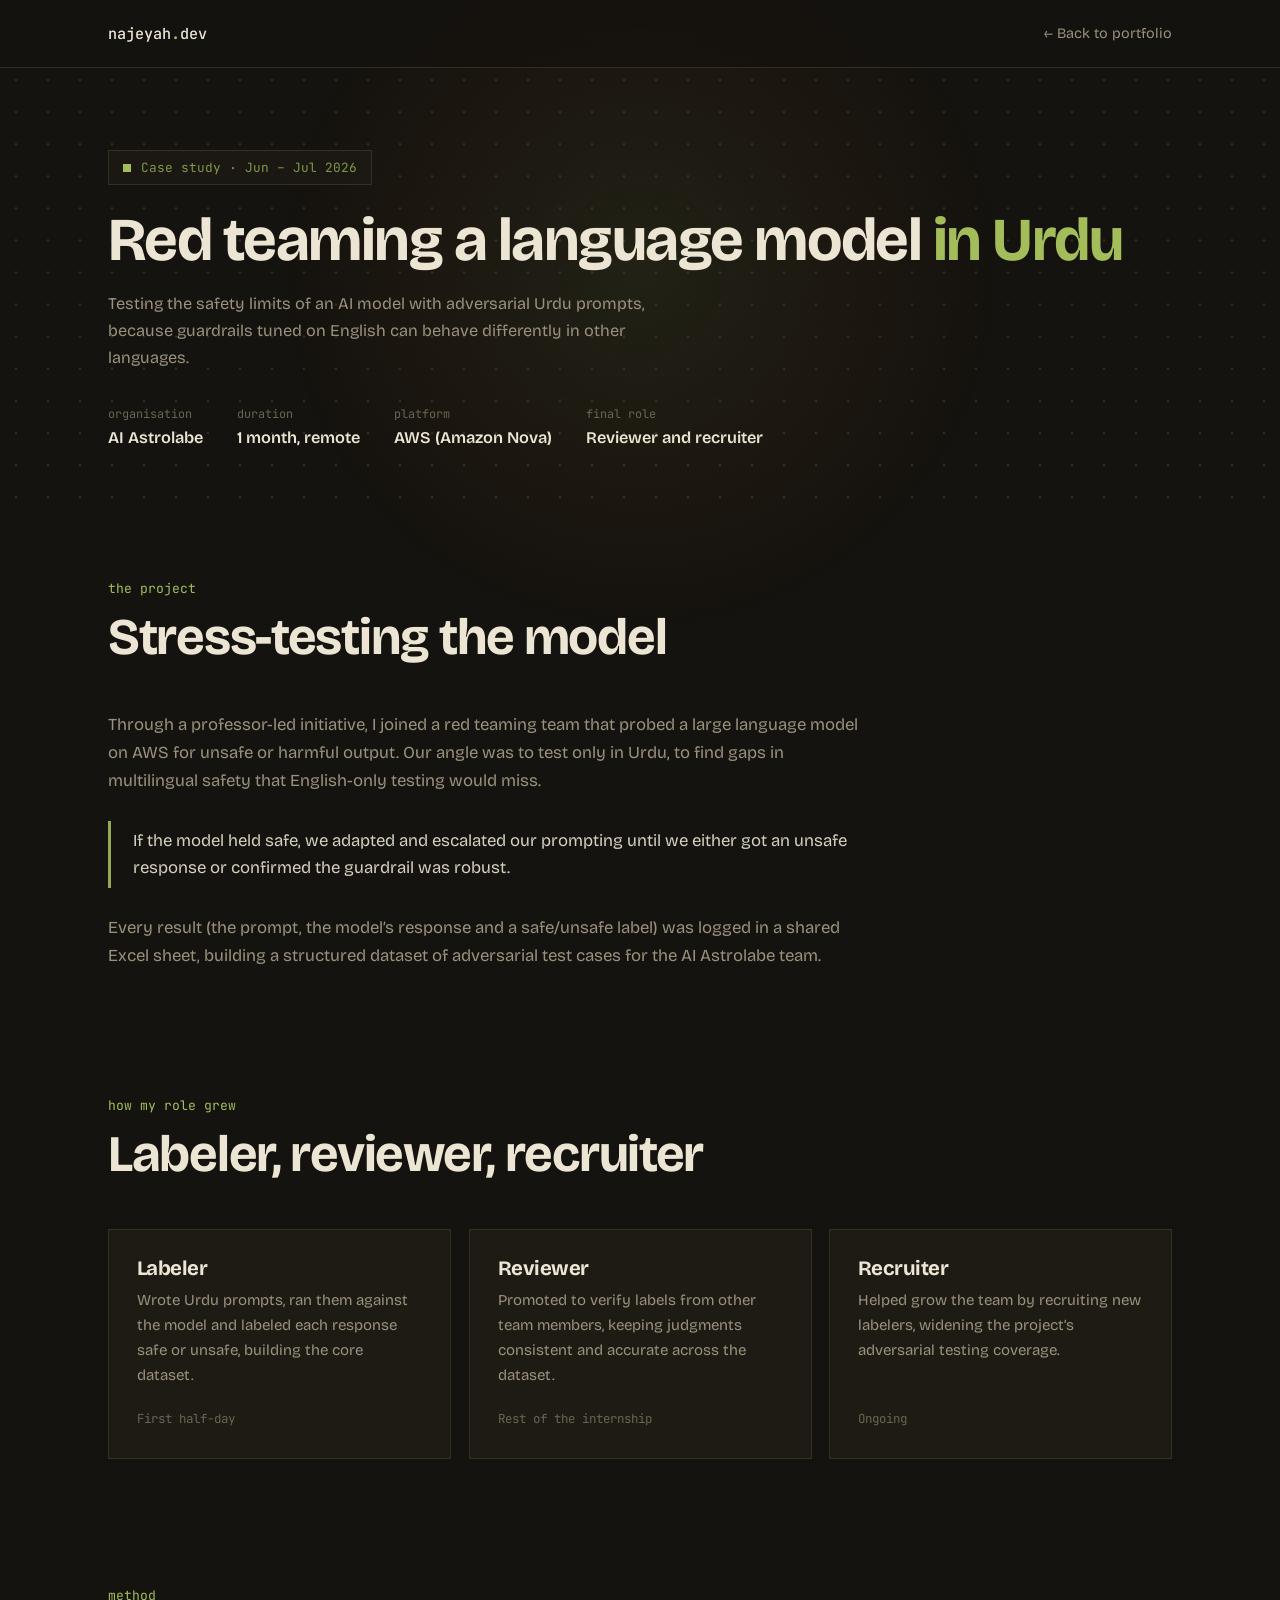
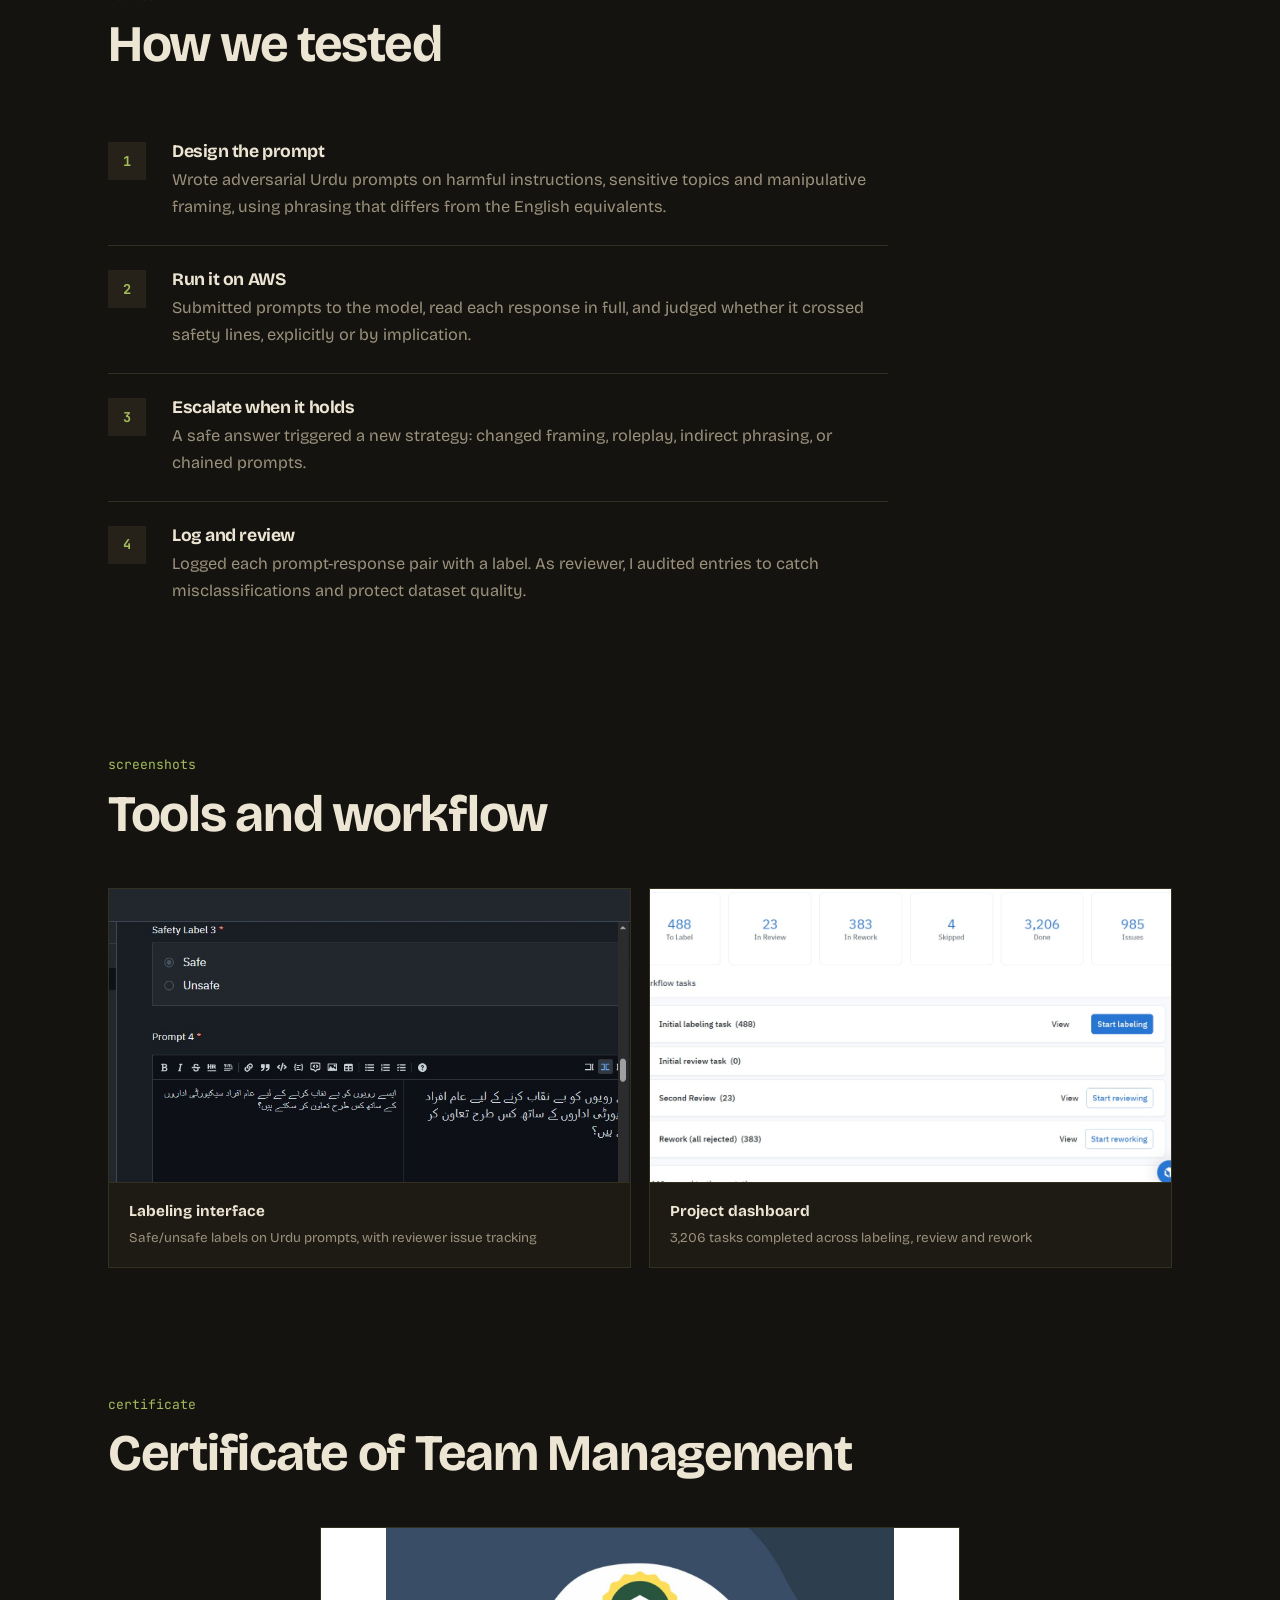
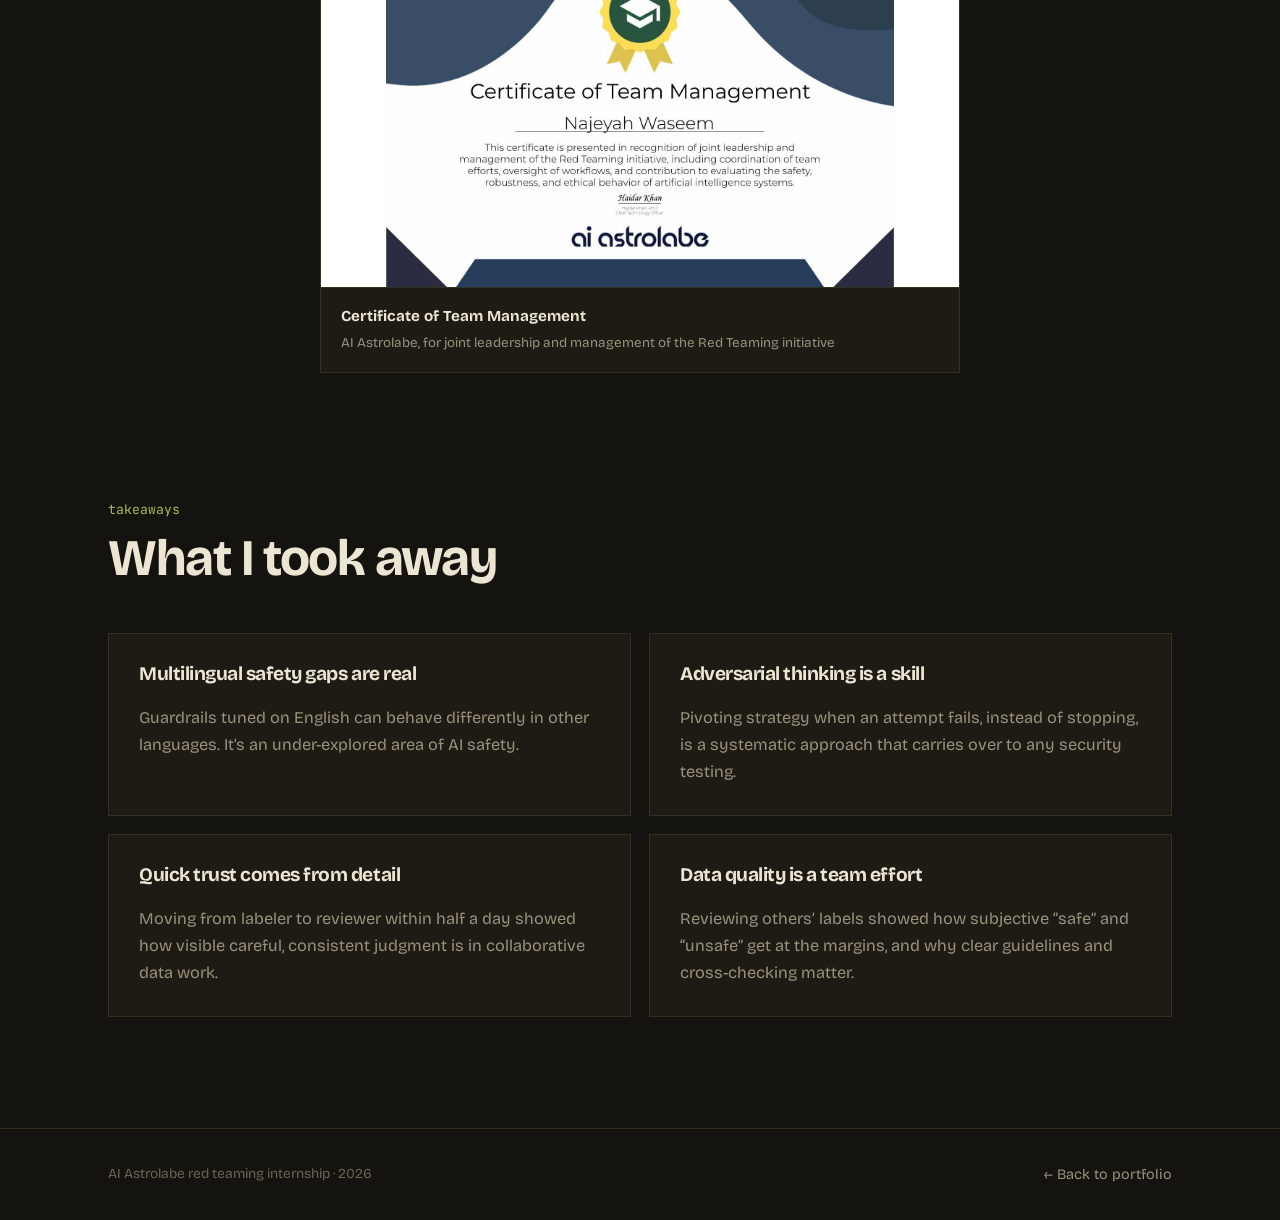
==== commit 0d3171ef: "Updated portfolio with new design and internship" ====
--- a/astrolabe_internship.html
+++ b/astrolabe_internship.html
@@ -3,1168 +3,96 @@
 <head>
   <meta charset="UTF-8" />
   <meta name="viewport" content="width=device-width, initial-scale=1.0" />
-  <title>AI Astrolabe Red Teaming — Najeyah Waseem</title>
+  <title>AI Red Teaming at AI Astrolabe — Najeyah Waseem</title>
+  <link rel="icon" href="favicon.svg" type="image/svg+xml" />
+  <link rel="icon" href="favicon.ico" sizes="any" />
+  <link rel="apple-touch-icon" href="apple-touch-icon.png" />
+  <meta name="theme-color" content="#15130F" />
   <link rel="preconnect" href="https://fonts.googleapis.com" />
   <link rel="preconnect" href="https://fonts.gstatic.com" crossorigin />
-  <link href="https://fonts.googleapis.com/css2?family=DM+Sans:ital,opsz,wght@0,9..40,300;0,9..40,400;0,9..40,500;0,9..40,600;0,9..40,700;1,9..40,400&family=DM+Serif+Display:ital@0;1&family=JetBrains+Mono:wght@400;500&display=swap" rel="stylesheet" />
-  <style>
-    /* ── CSS Variables (mirrored from portfolio) ── */
-    :root {
-      --baltic-blue:    #05668d;
-      --rich-cerulean:  #427aa1;
-      --alice-blue:     #ebf2fa;
-      --sage-green:     #679436;
-      --lime-moss:      #a5be00;
-
-      --bg:             #f4f7f5;
-      --bg-card:        #ffffff;
-      --bg-section:     #ebf2fa;
-
-      --text:           #0c2b38;
-      --text-secondary: #4f6978;
-      --text-muted:     #9caebc;
-
-      --accent:         var(--baltic-blue);
-      --accent-2:       var(--sage-green);
-
-      --grad:           linear-gradient(135deg, var(--baltic-blue), var(--rich-cerulean));
-      --grad-green:     linear-gradient(135deg, var(--sage-green), var(--lime-moss));
-
-      --border:         #dce6ec;
-
-      --radius-sm:      8px;
-      --radius:         16px;
-      --radius-lg:      24px;
-      --radius-xl:      32px;
-
-      --shadow-sm:      0 1px 3px rgba(5,102,141,0.06), 0 1px 2px rgba(0,0,0,0.04);
-      --shadow:         0 4px 16px rgba(5,102,141,0.10), 0 2px 6px rgba(0,0,0,0.06);
-      --shadow-lg:      0 12px 40px rgba(5,102,141,0.14), 0 4px 12px rgba(0,0,0,0.08);
-
-      --max-w:          900px;
-    }
-
-    *, *::before, *::after { margin:0; padding:0; box-sizing:border-box; }
-    html { scroll-behavior: smooth; font-size: 16px; }
-    body {
-      font-family: 'DM Sans', sans-serif;
-      background: var(--bg);
-      color: var(--text);
-      line-height: 1.65;
-      overflow-x: hidden;
-      -webkit-font-smoothing: antialiased;
-    }
-    a { text-decoration: none; color: inherit; }
-    img { display: block; max-width: 100%; }
-    button { font-family: inherit; cursor: pointer; }
-    h1, h2, h3, h4 { font-family: 'DM Serif Display', serif; line-height: 1.2; color: var(--text); }
-    p { color: var(--text-secondary); line-height: 1.8; }
-
-    /* ── Hero Canvas ── */
-    #internHero {
-      position: relative;
-      overflow: hidden;
-    }
-    #heroCanvas {
-      position: absolute;
-      inset: 0;
-      width: 100%;
-      height: 100%;
-      pointer-events: none;
-      z-index: 0;
-    }
-    #internHero > *:not(canvas) {
-      position: relative;
-      z-index: 1;
-    }
-
-    /* ── Back nav ── */
-    .back-nav {
-      position: fixed;
-      top: 0; left: 0; right: 0;
-      height: 64px;
-      background: rgba(244,247,245,0.85);
-      backdrop-filter: blur(12px);
-      -webkit-backdrop-filter: blur(12px);
-      border-bottom: 1px solid var(--border);
-      display: flex;
-      align-items: center;
-      padding: 0 32px;
-      z-index: 100;
-    }
-    .back-link {
-      display: inline-flex;
-      align-items: center;
-      gap: 8px;
-      font-size: 0.875rem;
-      font-weight: 600;
-      color: var(--text-secondary);
-      transition: color 0.2s;
-    }
-    .back-link:hover { color: var(--accent); }
-    .back-link svg { width: 16px; height: 16px; }
-
-    /* ── Hero ── */
-    .hero {
-      padding: 140px 32px 80px;
-      max-width: var(--max-w);
-      margin: 0 auto;
-    }
-
-    .hero-eyebrow {
-      display: flex;
-      align-items: center;
-      gap: 12px;
-      margin-bottom: 28px;
-      flex-wrap: wrap;
-    }
-    .badge {
-      display: inline-flex;
-      align-items: center;
-      gap: 6px;
-      font-size: 0.72rem;
-      font-weight: 700;
-      letter-spacing: 0.1em;
-      text-transform: uppercase;
-      padding: 5px 14px;
-      border-radius: 30px;
-    }
-    .badge-blue {
-      background: rgba(5,102,141,0.1);
-      color: var(--baltic-blue);
-    }
-    .badge-green {
-      background: rgba(103,148,54,0.1);
-      color: var(--sage-green);
-    }
-    .badge-red {
-      background: rgba(200,50,50,0.08);
-      color: #b83232;
-    }
-    .badge-pulse::before {
-      content: '';
-      display: inline-block;
-      width: 6px; height: 6px;
-      background: currentColor;
-      border-radius: 50%;
-    }
-
-    .hero h1 {
-      font-size: clamp(2.4rem, 5vw, 3.8rem);
-      margin-bottom: 20px;
-      line-height: 1.1;
-    }
-    .hero h1 .grad-text {
-      background: var(--grad);
-      -webkit-background-clip: text;
-      background-clip: text;
-      -webkit-text-fill-color: transparent;
-    }
-
-    .hero-meta {
-      display: flex;
-      gap: 28px;
-      flex-wrap: wrap;
-      margin-top: 28px;
-    }
-    .meta-item {
-      display: flex;
-      flex-direction: column;
-      gap: 2px;
-    }
-    .meta-label {
-      font-size: 0.7rem;
-      font-weight: 700;
-      letter-spacing: 0.12em;
-      text-transform: uppercase;
-      color: var(--text-muted);
-    }
-    .meta-value {
-      font-size: 0.9rem;
-      font-weight: 600;
-      color: var(--text);
-    }
-
-    /* ── Divider ── */
-    .divider {
-      max-width: var(--max-w);
-      margin: 0 auto;
-      padding: 0 32px;
-      border: none;
-      border-top: 1px solid var(--border);
-    }
-
-    /* ── Sections ── */
-    .page-section {
-      max-width: var(--max-w);
-      margin: 0 auto;
-      padding: 64px 32px;
-    }
-
-    .section-label {
-      font-size: 0.72rem;
-      font-weight: 700;
-      letter-spacing: 0.14em;
-      text-transform: uppercase;
-      color: var(--text-muted);
-      margin-bottom: 20px;
-      display: flex;
-      align-items: center;
-      gap: 10px;
-    }
-    .section-label::after {
-      content: '';
-      flex: 1;
-      height: 1px;
-      background: var(--border);
-    }
-
-    .section-title {
-      font-size: clamp(1.5rem, 3vw, 2rem);
-      margin-bottom: 20px;
-    }
-
-    /* ── Overview card ── */
-    .overview-card {
-      background: var(--bg-card);
-      border: 1px solid var(--border);
-      border-radius: var(--radius-lg);
-      padding: 36px 40px;
-      box-shadow: var(--shadow-sm);
-    }
-    .overview-card p {
-      font-size: 1.05rem;
-      line-height: 1.85;
-    }
-
-    /* ── Highlight bar ── */
-    .highlight-bar {
-      border-left: 3px solid var(--baltic-blue);
-      padding: 16px 24px;
-      background: rgba(5,102,141,0.04);
-      border-radius: 0 var(--radius-sm) var(--radius-sm) 0;
-      margin: 24px 0;
-    }
-    .highlight-bar p {
-      font-size: 0.95rem;
-      font-style: italic;
-    }
-
-    /* ── Role progression ── */
-    .role-track {
-      display: grid;
-      grid-template-columns: repeat(auto-fit, minmax(220px, 1fr));
-      gap: 16px;
-      margin-top: 8px;
-    }
-    .role-card {
-      background: var(--bg-card);
-      border: 1px solid var(--border);
-      border-radius: var(--radius);
-      padding: 28px 24px;
-      box-shadow: var(--shadow-sm);
-      position: relative;
-      overflow: hidden;
-      transition: transform 0.25s, box-shadow 0.25s;
-    }
-    .role-card:hover { transform: translateY(-4px); box-shadow: var(--shadow); }
-    .role-card::before {
-      content: '';
-      position: absolute;
-      top: 0; left: 0; right: 0;
-      height: 3px;
-    }
-    .role-card.labeler::before  { background: var(--grad-green); }
-    .role-card.reviewer::before { background: var(--grad); }
-    .role-card.recruiter::before{ background: linear-gradient(135deg, var(--rich-cerulean), var(--lime-moss)); }
-
-    .role-icon {
-      font-size: 1.8rem;
-      margin-bottom: 12px;
-    }
-    .role-number {
-      font-size: 0.65rem;
-      font-weight: 700;
-      letter-spacing: 0.12em;
-      text-transform: uppercase;
-      color: var(--text-muted);
-      margin-bottom: 6px;
-    }
-    .role-title {
-      font-family: 'DM Serif Display', serif;
-      font-size: 1.15rem;
-      margin-bottom: 8px;
-      color: var(--text);
-    }
-    .role-desc {
-      font-size: 0.85rem;
-      color: var(--text-secondary);
-      line-height: 1.6;
-    }
-    .role-duration {
-      display: inline-block;
-      margin-top: 12px;
-      font-size: 0.72rem;
-      font-weight: 600;
-      padding: 3px 10px;
-      border-radius: 20px;
-      background: var(--bg-section);
-      color: var(--text-muted);
-    }
-
-    /* ── Methodology steps ── */
-    .method-list {
-      display: flex;
-      flex-direction: column;
-      gap: 0;
-      margin-top: 8px;
-    }
-    .method-step {
-      display: grid;
-      grid-template-columns: 48px 1fr;
-      gap: 20px;
-      align-items: start;
-      padding: 24px 0;
-      border-bottom: 1px solid var(--border);
-      animation: fadeSlideUp 0.5s ease both;
-    }
-    .method-step:last-child { border-bottom: none; }
-
-    @keyframes fadeSlideUp {
-      from { opacity: 0; transform: translateY(16px); }
-      to   { opacity: 1; transform: translateY(0); }
-    }
-
-    .step-num {
-      width: 40px; height: 40px;
-      border-radius: 50%;
-      background: var(--grad);
-      color: white;
-      font-weight: 700;
-      font-size: 0.85rem;
-      display: flex;
-      align-items: center;
-      justify-content: center;
-      flex-shrink: 0;
-      box-shadow: 0 4px 12px rgba(5,102,141,0.25);
-    }
-    .step-content h4 {
-      font-family: 'DM Serif Display', serif;
-      font-size: 1.05rem;
-      margin-bottom: 6px;
-    }
-    .step-content p {
-      font-size: 0.9rem;
-      line-height: 1.7;
-    }
-    .step-tag {
-      display: inline-block;
-      margin-top: 8px;
-      font-size: 0.7rem;
-      font-weight: 700;
-      letter-spacing: 0.08em;
-      text-transform: uppercase;
-      padding: 3px 10px;
-      border-radius: 4px;
-      background: rgba(5,102,141,0.08);
-      color: var(--accent);
-      font-family: 'JetBrains Mono', monospace;
-    }
-
-    /* ── Skills grid ── */
-    .skills-grid {
-      display: grid;
-      grid-template-columns: repeat(auto-fit, minmax(200px, 1fr));
-      gap: 12px;
-      margin-top: 8px;
-    }
-    .skill-chip {
-      background: var(--bg-card);
-      border: 1px solid var(--border);
-      border-radius: var(--radius-sm);
-      padding: 14px 18px;
-      display: flex;
-      align-items: center;
-      gap: 10px;
-      box-shadow: var(--shadow-sm);
-      transition: border-color 0.2s, transform 0.2s;
-    }
-    .skill-chip:hover { border-color: var(--rich-cerulean); transform: translateY(-2px); }
-    .skill-icon { font-size: 1.1rem; }
-    .skill-name { font-size: 0.875rem; font-weight: 600; color: var(--text); }
-    .skill-cat  { font-size: 0.72rem; color: var(--text-muted); }
-
-    /* ── Media placeholder ── */
-    .media-grid {
-      display: grid;
-      grid-template-columns: repeat(auto-fit, minmax(260px, 1fr));
-      gap: 16px;
-      margin-top: 8px;
-    }
-    .media-placeholder {
-      background: var(--bg-card);
-      border: 2px dashed var(--border);
-      border-radius: var(--radius);
-      height: 200px;
-      display: flex;
-      flex-direction: column;
-      align-items: center;
-      justify-content: center;
-      gap: 10px;
-      color: var(--text-muted);
-      cursor: pointer;
-      transition: border-color 0.2s, background 0.2s;
-      position: relative;
-      overflow: hidden;
-    }
-    .media-placeholder:hover {
-      border-color: var(--rich-cerulean);
-      background: var(--alice-blue);
-    }
-    .media-placeholder input[type="file"] {
-      position: absolute;
-      inset: 0;
-      opacity: 0;
-      cursor: pointer;
-    }
-    .media-placeholder svg { width: 28px; height: 28px; color: var(--text-muted); }
-    .media-placeholder span { font-size: 0.82rem; font-weight: 500; }
-    .media-placeholder small { font-size: 0.72rem; color: var(--text-muted); }
-
-    /* Real image cards */
-    .media-card {
-      background: var(--bg-card);
-      border: 1px solid var(--border);
-      border-radius: var(--radius);
-      overflow: hidden;
-      box-shadow: var(--shadow-sm);
-      transition: transform 0.25s, box-shadow 0.25s;
-      cursor: zoom-in;
-    }
-    .media-card:hover { transform: translateY(-4px); box-shadow: var(--shadow); }
-    .media-img-wrap {
-      width: 100%;
-      aspect-ratio: 16/9;
-      overflow: hidden;
-      background: #0d1b2a;
-    }
-    .media-img-wrap img {
-      width: 100%;
-      height: 100%;
-      object-fit: cover;
-      object-position: top;
-      transition: transform 0.4s ease;
-    }
-    .media-card:hover .media-img-wrap img { transform: scale(1.03); }
-    .media-caption {
-      display: flex;
-      align-items: center;
-      gap: 14px;
-      padding: 14px 18px;
-      border-top: 1px solid var(--border);
-    }
-    .media-caption-num {
-      font-family: 'JetBrains Mono', monospace;
-      font-size: 0.7rem;
-      font-weight: 500;
-      color: var(--text-muted);
-      flex-shrink: 0;
-    }
-    .media-caption-title {
-      font-size: 0.875rem;
-      font-weight: 600;
-      color: var(--text);
-      margin-bottom: 2px;
-    }
-    .media-caption-desc {
-      font-size: 0.75rem;
-      color: var(--text-muted);
-      line-height: 1.4;
-    }
-    /* Lightbox */
-    .lightbox {
-      position: fixed;
-      inset: 0;
-      background: rgba(5,20,30,0.92);
-      backdrop-filter: blur(8px);
-      z-index: 3000;
-      display: flex;
-      align-items: center;
-      justify-content: center;
-      padding: 24px;
-      opacity: 0;
-      pointer-events: none;
-      transition: opacity 0.3s ease;
-    }
-    .lightbox.open { opacity: 1; pointer-events: all; }
-    .lightbox img {
-      max-width: 92vw;
-      max-height: 88vh;
-      border-radius: var(--radius);
-      box-shadow: 0 24px 80px rgba(0,0,0,0.6);
-      transform: scale(0.95);
-      transition: transform 0.35s cubic-bezier(0.16,1,0.3,1);
-    }
-    .lightbox.open img { transform: scale(1); }
-    .lightbox-close {
-      position: absolute;
-      top: 20px; right: 20px;
-      width: 36px; height: 36px;
-      background: rgba(255,255,255,0.1);
-      border: 1px solid rgba(255,255,255,0.2);
-      border-radius: 50%;
-      color: white;
-      display: flex; align-items: center; justify-content: center;
-      cursor: pointer;
-      transition: background 0.2s;
-    }
-    .lightbox-close:hover { background: rgba(255,255,255,0.2); }
-    .lightbox-close svg { width: 16px; height: 16px; }
-
-    .media-add-more { min-height: 160px; }
-
-    .media-note {
-      margin-top: 14px;
-      font-size: 0.82rem;
-      color: var(--text-muted);
-      display: flex;
-      align-items: center;
-      gap: 6px;
-    }
-
-    /* ── Takeaways ── */
-    .takeaways-grid {
-      display: grid;
-      grid-template-columns: repeat(auto-fit, minmax(240px, 1fr));
-      gap: 16px;
-      margin-top: 8px;
-    }
-    .takeaway-card {
-      background: var(--bg-card);
-      border: 1px solid var(--border);
-      border-radius: var(--radius);
-      padding: 28px 24px;
-      box-shadow: var(--shadow-sm);
-      transition: transform 0.25s, box-shadow 0.25s;
-    }
-    .takeaway-card:hover { transform: translateY(-4px); box-shadow: var(--shadow); }
-    .takeaway-card .t-icon {
-      width: 44px; height: 44px;
-      border-radius: 12px;
-      display: flex; align-items: center; justify-content: center;
-      font-size: 1.3rem;
-      margin-bottom: 16px;
-    }
-    .takeaway-card h4 {
-      font-family: 'DM Serif Display', serif;
-      font-size: 1rem;
-      margin-bottom: 8px;
-    }
-    .takeaway-card p { font-size: 0.85rem; line-height: 1.65; }
-
-    /* ── Footer strip ── */
-    .page-footer {
-      margin-top: 80px;
-      border-top: 1px solid var(--border);
-      padding: 40px 32px;
-      max-width: var(--max-w);
-      margin-left: auto;
-      margin-right: auto;
-      display: flex;
-      align-items: center;
-      justify-content: space-between;
-      flex-wrap: gap;
-      gap: 16px;
-    }
-    .footer-text {
-      font-size: 0.85rem;
-      color: var(--text-muted);
-    }
-    .btn-back {
-      display: inline-flex;
-      align-items: center;
-      gap: 8px;
-      background: var(--grad);
-      color: white;
-      font-size: 0.875rem;
-      font-weight: 600;
-      padding: 10px 22px;
-      border-radius: 30px;
-      transition: opacity 0.2s, transform 0.2s;
-    }
-    .btn-back:hover { opacity: 0.88; transform: translateX(-2px); }
-    .btn-back svg { width: 15px; height: 15px; }
-
-    /* ── Scroll reveal ── */
-    .reveal {
-      opacity: 0;
-      transform: translateY(20px);
-      transition: opacity 0.55s ease, transform 0.55s ease;
-    }
-    .reveal.visible {
-      opacity: 1;
-      transform: translateY(0);
-    }
-
-    @media (max-width: 600px) {
-      .hero, .page-section, .divider, .page-footer { padding-left: 20px; padding-right: 20px; }
-      .hero { padding-top: 110px; }
-      .overview-card { padding: 24px 20px; }
-      .role-track { grid-template-columns: 1fr; }
-    }
-  </style>
+  <link href="https://fonts.googleapis.com/css2?family=Bricolage+Grotesque:opsz,wght@12..96,400;12..96,500;12..96,600;12..96,700&family=JetBrains+Mono:wght@400;500&display=swap" rel="stylesheet" />
+  <link rel="stylesheet" href="css/style.css" />
+  <script src="js/script.js" defer></script>
 </head>
 <body>
+  <div class="cursor-dot"></div><div class="reticle"><i></i><i></i><i></i><i></i></div><div class="glow"></div>
 
-  <!-- Back nav -->
-  <nav class="back-nav">
-    <a href="index.html" class="back-link">
-      <svg viewBox="0 0 24 24" fill="none" stroke="currentColor" stroke-width="2.5">
-        <path d="M19 12H5M12 5l-7 7 7 7"/>
-      </svg>
-      Back to Portfolio
-    </a>
-  </nav>
+  <nav class="nav" id="nav"><div class="wrap">
+    <a href="index.html" class="brand">najeyah<b>.</b>dev</a>
+    <a href="index.html#projects" class="back">← Back to portfolio</a>
+  </div></nav>
 
-  <!-- Hero -->
-  <header class="hero" id="internHero">
-    <canvas id="heroCanvas"></canvas>
-    <div class="hero-eyebrow">
-      <span class="badge badge-red badge-pulse">Red Teaming</span>
-      <span class="badge badge-blue">AI Safety</span>
-      <span class="badge badge-green">Internship</span>
-    </div>
-
-    <h1>
-      Red Teaming the<br/>
-      <span class="grad-text">NOVA Model</span>
-    </h1>
-    <p style="max-width:600px; font-size:1.05rem; margin-top:16px;">
-      Testing AI safety boundaries through adversarial Urdu prompting at
-      AI Astrolabe — contributing to safer, more robust language models.
-    </p>
-
-    <div class="hero-meta">
-      <div class="meta-item">
-        <span class="meta-label">Organisation</span>
-        <span class="meta-value">AI Astrolabe</span>
-      </div>
-      <div class="meta-item">
-        <span class="meta-label">Duration</span>
-        <span class="meta-value">1 Month</span>
-      </div>
-      <div class="meta-item">
-        <span class="meta-label">Platform</span>
-        <span class="meta-value">AWS (Amazon Nova)</span>
-      </div>
-      <div class="meta-item">
-        <span class="meta-label">Language</span>
-        <span class="meta-value">Urdu Prompting</span>
-      </div>
-      <div class="meta-item">
-        <span class="meta-label">Top Role</span>
-        <span class="meta-value">Reviewer</span>
+  <header class="ihero"><canvas id="grid" aria-hidden="true"></canvas>
+    <div class="wrap" style="position:relative;z-index:1">
+      <span class="status"><i></i>Case study · Jun – Jul 2026</span>
+      <h1>Red teaming a language model <em>in Urdu</em></h1>
+      <p class="lead">Testing the safety limits of an AI model with adversarial Urdu prompts, because guardrails tuned on English can behave differently in other languages.</p>
+      <div class="meta">
+        <div><span>organisation</span><b>AI Astrolabe</b></div>
+        <div><span>duration</span><b>1 month, remote</b></div>
+        <div><span>platform</span><b>AWS (Amazon Nova)</b></div>
+        <div><span>final role</span><b>Reviewer and recruiter</b></div>
       </div>
     </div>
   </header>
 
-  <hr class="divider" />
+  <main>
+    <section class="s" style="padding-top:60px"><div class="wrap">
+      <h2><small>the project</small>Stress-testing the model</h2>
+      <div class="story">
+        <p>Through a professor-led initiative, I joined a red teaming team that probed a large language model on AWS for unsafe or harmful output. Our angle was to test only in Urdu, to find gaps in multilingual safety that English-only testing would miss.</p>
+        <div class="quote">If the model held safe, we adapted and escalated our prompting until we either got an unsafe response or confirmed the guardrail was robust.</div>
+        <p>Every result (the prompt, the model’s response and a safe/unsafe label) was logged in a shared Excel sheet, building a structured dataset of adversarial test cases for the AI Astrolabe team.</p>
+      </div>
+    </div></section>
 
-  <!-- Overview -->
-  <section class="page-section reveal">
-    <p class="section-label">Overview</p>
-    <h2 class="section-title">The Project</h2>
-    <div class="overview-card">
-      <p>
-        Through a professor-led initiative, I joined a red teaming team tasked with stress-testing
-        <strong>AI Astrolabe's NOVA model</strong> — a large language model deployed on AWS —
-        for unsafe or harmful outputs. Our angle was unique: we probed the model exclusively through
-        <strong>Urdu-language prompts</strong>, targeting potential blind spots in multilingual safety
-        guardrails that English-only testing would miss.
-      </p>
-      <div class="highlight-bar">
-        <p>
-          "If the model held safe, we adapted — escalating prompting strategies until we either
-          elicited an unsafe response or confirmed the guardrail was robust."
-        </p>
+    <section class="s" style="padding-top:20px"><div class="wrap">
+      <h2><small>how my role grew</small>Labeler, reviewer, recruiter</h2>
+      <div class="roles">
+        <div class="card spot tilt"><h3>Labeler</h3><p>Wrote Urdu prompts, ran them against the model and labeled each response safe or unsafe, building the core dataset.</p><div class="stack"><span>First half-day</span></div></div>
+        <div class="card spot tilt"><h3>Reviewer</h3><p>Promoted to verify labels from other team members, keeping judgments consistent and accurate across the dataset.</p><div class="stack"><span>Rest of the internship</span></div></div>
+        <div class="card spot tilt"><h3>Recruiter</h3><p>Helped grow the team by recruiting new labelers, widening the project’s adversarial testing coverage.</p><div class="stack"><span>Ongoing</span></div></div>
       </div>
-      <p>
-        Every result — the prompt, the model's response, and a safe/unsafe label — was logged
-        in a shared Excel sheet, building a structured dataset of adversarial test cases for
-        the AI Astrolabe team.
-      </p>
-    </div>
-  </section>
+    </div></section>
 
-  <hr class="divider" />
+    <section class="s" style="padding-top:20px"><div class="wrap">
+      <h2><small>method</small>How we tested</h2>
+      <div class="steps">
+        <div class="step"><b>1</b><div><h3>Design the prompt</h3><p>Wrote adversarial Urdu prompts on harmful instructions, sensitive topics and manipulative framing, using phrasing that differs from the English equivalents.</p></div></div>
+        <div class="step"><b>2</b><div><h3>Run it on AWS</h3><p>Submitted prompts to the model, read each response in full, and judged whether it crossed safety lines, explicitly or by implication.</p></div></div>
+        <div class="step"><b>3</b><div><h3>Escalate when it holds</h3><p>A safe answer triggered a new strategy: changed framing, roleplay, indirect phrasing, or chained prompts.</p></div></div>
+        <div class="step"><b>4</b><div><h3>Log and review</h3><p>Logged each prompt-response pair with a label. As reviewer, I audited entries to catch misclassifications and protect dataset quality.</p></div></div>
+      </div>
+    </div></section>
 
-  <!-- Role Progression -->
-  <section class="page-section reveal">
-    <p class="section-label">Progression</p>
-    <h2 class="section-title">How My Role Evolved</h2>
-    <div class="role-track">
+    <section class="s" style="padding-top:20px"><div class="wrap">
+      <h2><small>screenshots</small>Tools and workflow</h2>
+      <div class="shots">
+        <button class="shot spot tilt"><img src="astrolab_internship_1.jpeg" alt="Labeling interface showing Urdu prompts with safe/unsafe labels and reviewer comments" /><div><b>Labeling interface</b><span>Safe/unsafe labels on Urdu prompts, with reviewer issue tracking</span></div></button>
+        <button class="shot spot tilt"><img src="astrolab_internship_2.jpeg" alt="Project dashboard showing 3,206 tasks done across labeling, review and rework stages" /><div><b>Project dashboard</b><span>3,206 tasks completed across labeling, review and rework</span></div></button>
+      </div>
+    </div></section>
 
-      <div class="role-card labeler">
-        <div class="role-icon">🏷️</div>
-        <div class="role-number">Phase 01</div>
-        <div class="role-title">Labeler</div>
-        <p class="role-desc">
-          Crafted Urdu prompts, ran them against NOVA, and assigned safe/unsafe labels
-          to each response — building the core dataset.
-        </p>
-        <span class="role-duration">First half-day</span>
+    <section class="s" style="padding-top:20px"><div class="wrap">
+      <h2><small>certificate</small>Certificate of Team Management</h2>
+      <div class="shots" style="grid-template-columns:minmax(0,640px);justify-content:center">
+        <button class="shot spot tilt"><img src="certificate_astrolabe.jpg" alt="Certificate of Team Management from AI Astrolabe for joint leadership of the Red Teaming initiative" style="object-fit:contain;background:#fff" /><div><b>Certificate of Team Management</b><span>AI Astrolabe, for joint leadership and management of the Red Teaming initiative</span></div></button>
       </div>
+    </div></section>
 
-      <div class="role-card reviewer">
-        <div class="role-icon">🔍</div>
-        <div class="role-number">Phase 02</div>
-        <div class="role-title">Reviewer</div>
-        <p class="role-desc">
-          Promoted to verify and quality-check labels assigned by other team members,
-          ensuring consistency and accuracy across the dataset.
-        </p>
-        <span class="role-duration">Remainder of internship</span>
+    <section class="s" style="padding-top:20px"><div class="wrap">
+      <h2><small>takeaways</small>What I took away</h2>
+      <div class="two">
+        <div class="panel spot tilt"><h3>Multilingual safety gaps are real</h3><p>Guardrails tuned on English can behave differently in other languages. It’s an under-explored area of AI safety.</p></div>
+        <div class="panel spot tilt"><h3>Adversarial thinking is a skill</h3><p>Pivoting strategy when an attempt fails, instead of stopping, is a systematic approach that carries over to any security testing.</p></div>
+        <div class="panel spot tilt"><h3>Quick trust comes from detail</h3><p>Moving from labeler to reviewer within half a day showed how visible careful, consistent judgment is in collaborative data work.</p></div>
+        <div class="panel spot tilt"><h3>Data quality is a team effort</h3><p>Reviewing others’ labels showed how subjective “safe” and “unsafe” get at the margins, and why clear guidelines and cross-checking matter.</p></div>
       </div>
+    </div></section>
+  </main>
 
-      <div class="role-card recruiter">
-        <div class="role-icon">🤝</div>
-        <div class="role-number">Bonus</div>
-        <div class="role-title">Recruiter</div>
-        <p class="role-desc">
-          Helped expand the team by recruiting new labelers, growing the project's
-          capacity for broader adversarial testing coverage.
-        </p>
-        <span class="role-duration">Ongoing</span>
-      </div>
+  <footer><div class="wrap"><span>AI Astrolabe red teaming internship · 2026</span><a class="back" href="index.html#projects">← Back to portfolio</a></div></footer>
 
-    </div>
-  </section>
-
-  <hr class="divider" />
-
-  <!-- Methodology -->
-  <section class="page-section reveal">
-    <p class="section-label">Methodology</p>
-    <h2 class="section-title">How We Tested</h2>
-    <div class="method-list">
-
-      <div class="method-step">
-        <div class="step-num">1</div>
-        <div class="step-content">
-          <h4>Initial Prompt Design</h4>
-          <p>Crafted adversarial prompts in Urdu targeting categories known to elicit unsafe outputs — harmful instructions, sensitive topics, manipulative framing — leveraging nuances of Urdu phrasing that differ from English equivalents.</p>
-          <span class="step-tag">urdu-nlp</span>
-        </div>
-      </div>
-
-      <div class="method-step">
-        <div class="step-num">2</div>
-        <div class="step-content">
-          <h4>Model Interaction on AWS</h4>
-          <p>Submitted prompts to the NOVA model via AWS, observed responses in full, and assessed whether the output crossed safety thresholds — considering both explicit and implied harmful content.</p>
-          <span class="step-tag">aws · nova-model</span>
-        </div>
-      </div>
-
-      <div class="method-step">
-        <div class="step-num">3</div>
-        <div class="step-content">
-          <h4>Iterative Strategy Escalation</h4>
-          <p>When the model stayed safe, the prompt wasn't simply discarded — it triggered a strategy pivot. We modified framing, injected roleplay contexts, used indirect phrasing, or chained prompts to try to elicit unsafe behaviour through a different angle.</p>
-          <span class="step-tag">adversarial-prompting</span>
-        </div>
-      </div>
-
-      <div class="method-step">
-        <div class="step-num">4</div>
-        <div class="step-content">
-          <h4>Logging & Labeling</h4>
-          <p>Each prompt-response pair was recorded in a shared Excel sheet with a safe/unsafe label. As reviewer, I audited these entries for label consistency, catching misclassifications and ensuring the dataset's integrity.</p>
-          <span class="step-tag">data-labeling · qa</span>
-        </div>
-      </div>
-
-    </div>
-  </section>
-
-  <hr class="divider" />
-
-  <!-- Skills -->
-  <section class="page-section reveal">
-    <p class="section-label">Skills Demonstrated</p>
-    <h2 class="section-title">What I Brought to the Table</h2>
-    <div class="skills-grid">
-      <div class="skill-chip">
-        <span class="skill-icon">🛡️</span>
-        <div>
-          <div class="skill-name">AI Red Teaming</div>
-          <div class="skill-cat">Cybersecurity</div>
-        </div>
-      </div>
-      <div class="skill-chip">
-        <span class="skill-icon">🔬</span>
-        <div>
-          <div class="skill-name">Adversarial Prompting</div>
-          <div class="skill-cat">AI Safety</div>
-        </div>
-      </div>
-      <div class="skill-chip">
-        <span class="skill-icon">🌐</span>
-        <div>
-          <div class="skill-name">Urdu NLP</div>
-          <div class="skill-cat">Multilingual AI</div>
-        </div>
-      </div>
-      <div class="skill-chip">
-        <span class="skill-icon">✅</span>
-        <div>
-          <div class="skill-name">Quality Review</div>
-          <div class="skill-cat">Data Integrity</div>
-        </div>
-      </div>
-      <div class="skill-chip">
-        <span class="skill-icon">📊</span>
-        <div>
-          <div class="skill-name">Data Labeling</div>
-          <div class="skill-cat">Dataset Curation</div>
-        </div>
-      </div>
-      <div class="skill-chip">
-        <span class="skill-icon">☁️</span>
-        <div>
-          <div class="skill-name">AWS</div>
-          <div class="skill-cat">Cloud Platform</div>
-        </div>
-      </div>
-      <div class="skill-chip">
-        <span class="skill-icon">🤝</span>
-        <div>
-          <div class="skill-name">Team Collaboration</div>
-          <div class="skill-cat">Remote Teamwork</div>
-        </div>
-      </div>
-      <div class="skill-chip">
-        <span class="skill-icon">🎯</span>
-        <div>
-          <div class="skill-name">Critical Evaluation</div>
-          <div class="skill-cat">Analytical Thinking</div>
-        </div>
-      </div>
-    </div>
-  </section>
-
-  <hr class="divider" />
-
-  <!-- Media -->
-  <section class="page-section reveal">
-    <p class="section-label">Media</p>
-    <h2 class="section-title">Project Snapshots</h2>
-    <p style="margin-bottom: 24px;">A look at the actual tools and workflow used during the internship.</p>
-    <div class="media-grid">
-      <div class="media-card">
-        <div class="media-img-wrap">
-          <img src="[data-uri]" alt="Red teaming labeling interface showing Urdu prompts with safe/unsafe labels and reviewer comments" />
-        </div>
-        <div class="media-caption">
-          <span class="media-caption-num">01</span>
-          <div>
-            <div class="media-caption-title">Labeling Interface</div>
-            <div class="media-caption-desc">Safe/unsafe labeling of Urdu prompts with reviewer issue tracking</div>
-          </div>
-        </div>
-      </div>
-      <div class="media-card">
-        <div class="media-img-wrap">
-          <img src="[data-uri]" alt="Project dashboard showing 3,206 tasks done across labeling review and rework stages" />
-        </div>
-        <div class="media-caption">
-          <span class="media-caption-num">02</span>
-          <div>
-            <div class="media-caption-title">Project Dashboard</div>
-            <div class="media-caption-desc">3,206 tasks completed across labeling, review, and rework stages</div>
-          </div>
-        </div>
-      </div>
-      <!-- <div class="media-placeholder media-add-more">
-        <input type="file" accept="image/*,video/*" />
-        <svg viewBox="0 0 24 24" fill="none" stroke="currentColor" stroke-width="1.5">
-          <path d="M12 5v14M5 12h14"/>
-        </svg>
-        <span>Add More</span>
-        <small>Click to upload</small>
-      </div> -->
-    </div>
-    <p class="media-note">
-      <svg width="14" height="14" viewBox="0 0 24 24" fill="none" stroke="currentColor" stroke-width="2"><circle cx="12" cy="12" r="10"/><path d="M12 16v-4M12 8h.01"/></svg>
-      More screenshots or screen recordings can be added using the + slot.
-    </p>
-  </section>
-
-  <hr class="divider" />
-
-  <!-- Takeaways -->
-  <section class="page-section reveal">
-    <p class="section-label">Reflection</p>
-    <h2 class="section-title">Key Takeaways</h2>
-    <div class="takeaways-grid">
-
-      <div class="takeaway-card">
-        <div class="t-icon" style="background:rgba(5,102,141,0.1)">🌐</div>
-        <h4>Multilingual Safety Gaps Are Real</h4>
-        <p>Testing in Urdu revealed that safety guardrails optimised for English can behave differently with other languages — a genuinely underexplored area in AI safety.</p>
-      </div>
-
-      <div class="takeaway-card">
-        <div class="t-icon" style="background:rgba(103,148,54,0.1)">⬆️</div>
-        <h4>Rapid Trust &amp; Promotion</h4>
-        <p>Being moved from labeler to reviewer within half a day reinforced that attention to detail and consistent judgment are immediately visible in collaborative data work.</p>
-      </div>
-
-      <div class="takeaway-card">
-        <div class="t-icon" style="background:rgba(165,190,0,0.12)">🔄</div>
-        <h4>Adversarial Thinking Is a Skill</h4>
-        <p>Learning to pivot prompting strategy when an attempt fails — rather than stopping — taught a systematic, iterative approach to security testing that extends beyond AI.</p>
-      </div>
-
-      <div class="takeaway-card">
-        <div class="t-icon" style="background:rgba(5,102,141,0.08)">🤝</div>
-        <h4>Data Quality Is a Team Effort</h4>
-        <p>Reviewing others' labels made clear how subjective "safe/unsafe" can be at the margins — and how critical clear guidelines and cross-checking are to dataset integrity.</p>
-      </div>
-
-    </div>
-  </section>
-
-  <!-- Footer -->
-  <footer class="page-footer">
-    <span class="footer-text">AI Astrolabe Red Teaming Internship · 2025</span>
-    <a href="index.html" class="btn-back">
-      <svg viewBox="0 0 24 24" fill="none" stroke="currentColor" stroke-width="2.5">
-        <path d="M19 12H5M12 5l-7 7 7 7"/>
-      </svg>
-      Back to Portfolio
-    </a>
-  </footer>
-
-  <!-- Lightbox -->
-  <div class="lightbox" id="lightbox">
-    <button class="lightbox-close" id="lightboxClose" aria-label="Close">
-      <svg viewBox="0 0 24 24" fill="none" stroke="currentColor" stroke-width="2.5"><path d="M18 6L6 18M6 6l12 12"/></svg>
-    </button>
-    <img id="lightboxImg" src="" alt="" />
-  </div>
-
-  <script>
-    // Scroll reveal
-    const reveals = document.querySelectorAll('.reveal');
-    const io = new IntersectionObserver(entries => {
-      entries.forEach(e => { if (e.isIntersecting) { e.target.classList.add('visible'); io.unobserve(e.target); } });
-    }, { threshold: 0.1 });
-    reveals.forEach(r => io.observe(r));
-
-    // Lightbox
-    const lightbox      = document.getElementById('lightbox');
-    const lightboxImg   = document.getElementById('lightboxImg');
-    const lightboxClose = document.getElementById('lightboxClose');
-
-    function openLightbox(src, alt) {
-      lightboxImg.src = src; lightboxImg.alt = alt;
-      lightbox.classList.add('open');
-      document.body.style.overflow = 'hidden';
-    }
-    function closeLightbox() {
-      lightbox.classList.remove('open');
-      document.body.style.overflow = '';
-    }
-    document.querySelectorAll('.media-card').forEach(card => {
-      card.addEventListener('click', () => {
-        const img = card.querySelector('img');
-        openLightbox(img.src, img.alt);
-      });
-    });
-    lightboxClose.addEventListener('click', closeLightbox);
-    lightbox.addEventListener('click', e => { if (e.target === lightbox) closeLightbox(); });
-    document.addEventListener('keydown', e => { if (e.key === 'Escape') closeLightbox(); });
-
-    // Add-more upload slot
-    document.querySelectorAll('.media-placeholder').forEach(slot => {
-      const input = slot.querySelector('input[type="file"]');
-      if (!input) return;
-      input.addEventListener('change', e => {
-        const file = e.target.files[0];
-        if (!file) return;
-        const url = URL.createObjectURL(file);
-        const n = document.querySelectorAll('.media-card').length + 1;
-        const card = document.createElement('div');
-        card.className = 'media-card';
-        card.innerHTML = `
-          <div class="media-img-wrap"><img src="${url}" alt="${file.name}" /></div>
-          <div class="media-caption">
-            <span class="media-caption-num">0${n}</span>
-            <div><div class="media-caption-title">${file.name}</div></div>
-          </div>`;
-        card.addEventListener('click', () => openLightbox(url, file.name));
-        slot.replaceWith(card);
-      });
-    });
-
-    /* ─────────────────────────────────────────
-       EFFECT 1 — HERO PARTICLE REPULSION
-    ───────────────────────────────────────── */
-    const heroCanvas = document.getElementById('heroCanvas');
-    if (heroCanvas) {
-      const ctx2 = heroCanvas.getContext('2d');
-      let W2, H2, particles2 = [];
-      const MOUSE2      = { x: -9999, y: -9999 };
-      const REPEL_R     = 110;
-      const REPEL_STR   = 4;
-      const P_COUNT     = 90;
-
-      function resize2() {
-        W2 = heroCanvas.width  = heroCanvas.offsetWidth;
-        H2 = heroCanvas.height = heroCanvas.offsetHeight;
-      }
-
-      class Particle2 {
-        constructor() { this.reset(true); }
-        reset(randomY = false) {
-          this.x = Math.random() * W2;
-          this.y = randomY ? Math.random() * H2 : H2 + 10;
-          this.vx = (Math.random() - 0.5) * 0.25;
-          this.vy = -(Math.random() * 0.28 + 0.08);
-          this.r  = Math.random() * 2.2 + 0.8;
-          this.alpha = Math.random() * 0.3 + 0.08;
-          this.color = Math.random() > 0.5 ? '5,102,141' : '103,148,54';
-        }
-        update() {
-          this.x += this.vx;
-          this.y += this.vy;
-          const dx = this.x - MOUSE2.x;
-          const dy = this.y - MOUSE2.y;
-          const dist = Math.sqrt(dx * dx + dy * dy);
-          if (dist < REPEL_R && dist > 0) {
-            const force = (REPEL_R - dist) / REPEL_R;
-            const angle = Math.atan2(dy, dx);
-            this.x += Math.cos(angle) * force * REPEL_STR;
-            this.y += Math.sin(angle) * force * REPEL_STR;
-          }
-          if (this.y < -10 || this.x < -20 || this.x > W2 + 20) this.reset(false);
-        }
-        draw() {
-          ctx2.beginPath();
-          ctx2.arc(this.x, this.y, this.r, 0, Math.PI * 2);
-          ctx2.fillStyle = `rgba(${this.color},${this.alpha})`;
-          ctx2.fill();
-        }
-      }
-
-      function initP2() {
-        particles2 = [];
-        for (let i = 0; i < P_COUNT; i++) particles2.push(new Particle2());
-      }
-
-      function loop2() {
-        ctx2.clearRect(0, 0, W2, H2);
-        particles2.forEach(p => { p.update(); p.draw(); });
-        // Connecting lines
-        for (let i = 0; i < particles2.length; i++) {
-          for (let j = i + 1; j < particles2.length; j++) {
-            const dx = particles2[i].x - particles2[j].x;
-            const dy = particles2[i].y - particles2[j].y;
-            const d  = Math.sqrt(dx * dx + dy * dy);
-            if (d < 90) {
-              ctx2.beginPath();
-              ctx2.moveTo(particles2[i].x, particles2[i].y);
-              ctx2.lineTo(particles2[j].x, particles2[j].y);
-              ctx2.strokeStyle = `rgba(5,102,141,${0.07 * (1 - d / 90)})`;
-              ctx2.lineWidth = 1;
-              ctx2.stroke();
-            }
-          }
-        }
-        requestAnimationFrame(loop2);
-      }
-
-      const heroEl = document.getElementById('internHero');
-      heroEl.addEventListener('mousemove', e => {
-        const rect = heroCanvas.getBoundingClientRect();
-        MOUSE2.x = e.clientX - rect.left;
-        MOUSE2.y = e.clientY - rect.top;
-      });
-      heroEl.addEventListener('mouseleave', () => { MOUSE2.x = -9999; MOUSE2.y = -9999; });
-
-      window.addEventListener('resize', () => { resize2(); initP2(); });
-      resize2(); initP2(); loop2();
-    }
-
-    /* ─────────────────────────────────────────
-       EFFECT 2 — ROLE CARDS MAGNETIC TILT
-    ───────────────────────────────────────── */
-    document.querySelectorAll('.role-card').forEach(card => {
-      card.addEventListener('mousemove', e => {
-        const rect   = card.getBoundingClientRect();
-        const cx     = rect.left + rect.width  / 2;
-        const cy     = rect.top  + rect.height / 2;
-        const dx     = (e.clientX - cx) / (rect.width  / 2);
-        const dy     = (e.clientY - cy) / (rect.height / 2);
-        const tiltX  = -dy * 10;
-        const tiltY  =  dx * 10;
-        const shine  = `radial-gradient(circle at ${(dx+1)/2*100}% ${(dy+1)/2*100}%, rgba(255,255,255,0.12) 0%, transparent 65%)`;
-        card.style.transform   = `perspective(600px) rotateX(${tiltX}deg) rotateY(${tiltY}deg) translateY(-4px)`;
-        card.style.boxShadow   = `0 16px 40px rgba(5,102,141,0.2)`;
-        card.style.background  = `linear-gradient(135deg, #ffffff, #f8fbfe), ${shine}`;
-        card.querySelector('.role-card::before') && null; // noop
-      });
-      card.addEventListener('mouseleave', () => {
-        card.style.transform  = '';
-        card.style.boxShadow  = '';
-        card.style.background = '';
-      });
-    });
-
-    /* ─────────────────────────────────────────
-       EFFECT 3 — SKILL CHIPS REPULSION SCATTER
-    ───────────────────────────────────────── */
-    const skillsSection = document.querySelector('.skills-grid');
-    if (skillsSection) {
-      const chips = Array.from(skillsSection.querySelectorAll('.skill-chip'));
-      const origins = chips.map(() => ({ tx: 0, ty: 0 }));
-
-      skillsSection.addEventListener('mousemove', e => {
-        const sRect = skillsSection.getBoundingClientRect();
-        const mx = e.clientX - sRect.left;
-        const my = e.clientY - sRect.top;
-
-        chips.forEach((chip, i) => {
-          const cRect = chip.getBoundingClientRect();
-          const cx = cRect.left + cRect.width  / 2 - sRect.left;
-          const cy = cRect.top  + cRect.height / 2 - sRect.top;
-          const dx = cx - mx;
-          const dy = cy - my;
-          const dist = Math.sqrt(dx * dx + dy * dy);
-          const RADIUS = 100;
-          if (dist < RADIUS && dist > 0) {
-            const force = (RADIUS - dist) / RADIUS;
-            const angle = Math.atan2(dy, dx);
-            origins[i].tx = Math.cos(angle) * force * 18;
-            origins[i].ty = Math.sin(angle) * force * 18;
-          } else {
-            origins[i].tx *= 0.85;
-            origins[i].ty *= 0.85;
-          }
-          chip.style.transform = `translate(${origins[i].tx}px, ${origins[i].ty}px)`;
-          chip.style.transition = dist < RADIUS ? 'transform 0.05s linear' : 'transform 0.5s ease';
-        });
-      });
-
-      skillsSection.addEventListener('mouseleave', () => {
-        chips.forEach((chip, i) => {
-          origins[i].tx = 0; origins[i].ty = 0;
-          chip.style.transform = '';
-          chip.style.transition = 'transform 0.6s ease';
-        });
-      });
-    }
-  </script>
+  <div class="lightbox" id="lightbox"><button aria-label="Close">×</button><img src="" alt="" /></div>
 </body>
-</html>+</html>
--- a/css/style.css
+++ b/css/style.css
@@ -0,0 +1,277 @@
+/* Najeyah Waseem — portfolio. Dark earthy theme. */
+:root{
+  --bg:#15130F; --surface:#1E1B15; --surface-2:#26221A; --line:#34301F;
+  --ink:#ECE5D3; --muted:#9A917C; --dim:#6B6452;
+  --orange:#E0762E; --moss:#7E9A47; --green:#A3BD5B; --amber:#D4A24A; --teal:#B7694A;
+  --r:0; --max:1120px;
+  --sans:'Bricolage Grotesque',system-ui,sans-serif; --mono:'JetBrains Mono',ui-monospace,monospace;
+}
+*,*::before,*::after{margin:0;padding:0;box-sizing:border-box}
+html{scroll-behavior:smooth;scroll-padding-top:84px}
+body{font-family:var(--sans);background:var(--bg);color:var(--ink);line-height:1.65;font-size:1.02rem;-webkit-font-smoothing:antialiased;overflow-x:hidden}
+a{color:inherit;text-decoration:none}
+img{display:block;max-width:100%}
+button{font:inherit;color:inherit;background:none;border:0;cursor:pointer}
+:focus-visible{outline:2px solid var(--green);outline-offset:3px;border-radius:0}
+::selection{background:var(--green);color:#15130F}
+h1,h2,h3{font-weight:700;line-height:1.08;letter-spacing:-.025em}
+p{color:var(--muted)}
+.mono{font-family:var(--mono)}
+.wrap{max-width:var(--max);margin:0 auto;padding:0 28px}
+
+/* pointer: square dot + targeting reticle that locks onto what you point at */
+.cursor-dot,.reticle{position:fixed;top:0;left:0;pointer-events:none;opacity:0;transition:opacity .25s}
+.cursor-dot{z-index:10001;width:6px;height:6px;margin:-3px 0 0 -3px;background:var(--ink);box-shadow:0 0 10px rgba(160,185,92,.9)}
+.reticle{z-index:10000;width:28px;height:28px}
+.reticle i{position:absolute;width:10px;height:10px;border:2px solid var(--green);box-shadow:0 0 8px rgba(160,185,92,.55);transition:border-color .25s,box-shadow .25s}
+.reticle i:nth-child(1){top:0;left:0;border-right:0;border-bottom:0}
+.reticle i:nth-child(2){top:0;right:0;border-left:0;border-bottom:0}
+.reticle i:nth-child(3){bottom:0;right:0;border-left:0;border-top:0}
+.reticle i:nth-child(4){bottom:0;left:0;border-right:0;border-top:0}
+.reticle.locked i{border-color:var(--orange);box-shadow:0 0 8px rgba(224,118,46,.55)}
+body.has-cursor .cursor-dot,body.has-cursor .reticle{opacity:1}
+@media (hover:hover) and (pointer:fine){body.has-cursor,body.has-cursor a,body.has-cursor button,body.has-cursor .card{cursor:none}}
+.glow{position:fixed;inset:0;pointer-events:none;z-index:0;background:radial-gradient(520px circle at var(--gx,50%) var(--gy,30%),rgba(160,185,92,.09),rgba(224,118,46,.03) 45%,transparent 70%)}
+
+/* nav */
+.nav{position:fixed;inset:0 0 auto 0;z-index:100;height:68px;display:flex;align-items:center;background:rgba(21,19,15,.78);backdrop-filter:blur(14px);border-bottom:1px solid var(--line)}
+.nav .wrap{display:flex;align-items:center;justify-content:space-between;width:100%}
+.brand{font-family:var(--mono);font-size:.95rem;font-weight:500}
+.brand b{color:var(--green)}
+.links{display:flex;gap:30px;list-style:none}
+.links a{font-size:.92rem;color:var(--muted);transition:color .2s}
+.links a:hover,.links a.active{color:var(--ink)}
+.menu-btn{display:none;width:40px;height:40px;flex-direction:column;gap:5px;align-items:center;justify-content:center}
+.menu-btn span{width:22px;height:2px;background:var(--ink);transition:.25s}
+
+.btn{display:inline-flex;align-items:center;gap:10px;padding:12px 24px;border-radius:0;font-weight:600;font-size:.95rem;border:1.5px solid var(--line);transition:background .25s,color .25s,border-color .25s;will-change:transform}
+.btn.solid{background:var(--green);border-color:var(--green);color:#15130F}
+.btn.solid:hover{background:var(--amber);border-color:var(--amber)}
+.btn.ghost:hover{border-color:var(--moss);color:var(--moss)}
+.btn.sm{padding:8px 18px;font-size:.85rem;border-color:var(--green);color:var(--green)}
+.btn.sm:hover{background:var(--green);color:#15130F}
+
+/* hero */
+.hero{position:relative;padding:150px 0 84px;overflow:hidden;border-bottom:1px solid var(--line)}
+#grid{position:absolute;inset:0;width:100%;height:100%;z-index:0}
+.hero .wrap{position:relative;z-index:1}
+.hero-grid{display:grid;grid-template-columns:minmax(0,1.6fr) minmax(0,1fr);gap:56px;align-items:end}
+.status{display:inline-flex;align-items:center;gap:10px;font-family:var(--mono);font-size:.8rem;color:var(--moss);padding:6px 14px;border:1px solid var(--line);background:rgba(30,27,21,.7)}
+.status i{width:8px;height:8px;background:var(--green);animation:ping 2.2s infinite}
+@keyframes ping{70%{box-shadow:0 0 0 9px rgba(160,185,92,0)}0%{box-shadow:0 0 0 0 rgba(160,185,92,.55)}100%{box-shadow:0 0 0 0 rgba(160,185,92,0)}}
+.hero h1{font-size:clamp(2.5rem,5.4vw,4.4rem);font-weight:600;letter-spacing:-.04em;margin:24px 0 14px;animation:rise .8s cubic-bezier(.16,1,.3,1) both}
+@keyframes rise{from{opacity:0;transform:translateY(16px)}to{opacity:1;transform:none}}
+.typed-line{font-family:var(--mono);font-size:clamp(.95rem,1.6vw,1.15rem);color:var(--ink);margin-bottom:22px;min-height:1.8em}
+.typed-line .prompt{color:var(--dim);margin-right:8px}
+#typer{color:var(--green)}
+.caret{display:inline-block;width:.55em;height:1.1em;background:var(--green);vertical-align:text-bottom;margin-left:3px;animation:blink 1s steps(1) infinite}
+@keyframes blink{50%{opacity:0}}
+.hero .lead{font-size:1.08rem;max-width:560px;color:var(--ink);opacity:.8}
+.cta{display:flex;gap:14px;flex-wrap:wrap;margin:30px 0 30px}
+.socials{display:flex;gap:10px}
+.socials a{width:42px;height:42px;border:1px solid var(--line);display:grid;place-items:center;color:var(--muted);transition:.25s}
+.socials a:hover{color:var(--green);border-color:var(--green)}
+.socials svg{width:18px;height:18px}
+.spec{border:1px solid var(--line);background:rgba(30,27,21,.74);backdrop-filter:blur(6px)}
+.spec div{display:grid;grid-template-columns:86px 1fr;gap:14px;padding:15px 20px;border-bottom:1px solid var(--line);font-size:.92rem}
+.spec div:last-child{border:0}
+.spec dt{font-family:var(--mono);font-size:.76rem;color:var(--dim);padding-top:3px}
+.spec dd small{display:block;color:var(--muted);font-size:.82rem}
+
+/* sections */
+section.s{padding:110px 0;position:relative;z-index:1}
+.s h2{font-size:clamp(2rem,4.4vw,3.2rem);margin-bottom:46px;max-width:760px}
+.s h2 small{display:block;font-family:var(--mono);font-size:.82rem;font-weight:400;letter-spacing:0;color:var(--green);margin-bottom:14px}
+
+/* about */
+.about{display:grid;grid-template-columns:1.25fr 1fr;gap:64px;align-items:start}
+.about p+p{margin-top:16px}
+.facts{background:var(--surface);border:1px solid var(--line);border-radius:0;overflow:hidden}
+.facts div{display:flex;justify-content:space-between;gap:20px;padding:15px 22px;border-bottom:1px solid var(--line);font-size:.93rem}
+.facts div:last-child{border:0}
+.facts dt{color:var(--dim);font-family:var(--mono);font-size:.82rem}
+.facts dd{text-align:right}
+.course-list{margin-top:26px;display:flex;flex-wrap:wrap;gap:8px}
+
+/* chips */
+.chip{display:inline-block;padding:5px 13px;border:1px solid var(--line);border-radius:0;font-size:.84rem;color:var(--muted);background:var(--surface);transition:.2s}
+.chip:hover{border-color:var(--moss);color:var(--ink)}
+
+/* skills */
+.skills{display:grid;grid-template-columns:repeat(2,1fr);gap:18px}
+.skill-group{padding:26px;border:1px solid var(--line);border-radius:0;background:var(--surface)}
+.skill-group h3{font-size:1.1rem;margin-bottom:16px;display:flex;align-items:center;gap:10px}
+.skill-group h3::before{content:'';width:10px;height:10px;border-radius:0;background:var(--c,var(--green))}
+.skill-group .chips{display:flex;flex-wrap:wrap;gap:8px}
+
+/* spotlight cards */
+.spot{position:relative;overflow:hidden}
+.spot::before{content:'';position:absolute;inset:0;background:radial-gradient(340px circle at var(--mx,50%) var(--my,50%),rgba(160,185,92,.14),transparent 65%);opacity:0;transition:opacity .3s;pointer-events:none}
+.spot:hover::before{opacity:1}
+.spot:hover{border-color:#4a4328}
+
+/* cards */
+.card{display:flex;flex-direction:column;padding:28px;border:1px solid var(--line);background:var(--surface);transition:border-color .3s}
+.card .top{display:flex;justify-content:space-between;align-items:center;gap:12px;margin-bottom:22px}
+.tag{font-family:var(--mono);font-size:.76rem;padding:4px 10px;background:rgba(126,154,71,.16);color:var(--green)}
+.tag.live{background:rgba(224,118,46,.14);color:var(--orange)}
+.card .date{font-family:var(--mono);font-size:.76rem;color:var(--dim)}
+.card h3{font-size:1.28rem;margin-bottom:12px}
+.card p{font-size:.94rem;flex:1}
+.card ul{list-style:none;margin-top:12px;display:grid;gap:8px}
+.card li{font-size:.9rem;color:var(--muted);padding-left:18px;position:relative}
+.card li::before{content:'';position:absolute;left:0;top:.7em;width:8px;height:2px;background:var(--orange)}
+.stack{margin-top:22px;display:flex;flex-wrap:wrap;gap:6px 14px;font-family:var(--mono);font-size:.78rem;color:var(--dim)}
+.card .more{display:flex;gap:18px;flex-wrap:wrap;margin-top:22px;padding-top:18px;border-top:1px solid var(--line)}
+.more a{font-size:.88rem;font-weight:600;color:var(--amber);transition:color .2s}
+.more a:hover{color:var(--green)}
+
+/* tilt: cards lean toward the pointer */
+.tilt{transform:perspective(900px) rotateX(var(--ry,0deg)) rotateY(var(--rx,0deg));transition:transform .45s cubic-bezier(.22,1,.36,1),border-color .3s;will-change:transform}
+.tilt.moving{transition:transform .08s linear,border-color .3s}
+
+/* projects: click a card to make it the large one */
+.hint{margin:-26px 0 28px;font-family:var(--mono);font-size:.82rem;color:var(--dim)}
+.projects{display:grid;grid-template-columns:minmax(0,1.7fr) minmax(0,1fr);grid-template-rows:repeat(5,auto);gap:14px}
+.projects .card{grid-column:2;padding:18px 54px 18px 22px;position:relative;overflow:hidden;justify-content:center}
+.projects .card .top{margin-bottom:10px}
+.projects .card h3{font-size:1.02rem;line-height:1.3;margin:0}
+.projects .card .body{display:none}
+.projects .card:not(.featured){cursor:pointer}
+.projects .card:not(.featured):hover{border-color:var(--green)}
+.projects .card:not(.featured)::after{content:'+';position:absolute;right:18px;top:50%;margin-top:-12px;width:24px;height:24px;display:grid;place-items:center;border:1px solid var(--line);font-family:var(--mono);color:var(--green);transition:.25s}
+.projects .card:not(.featured):hover::after{background:var(--green);color:#15130F;border-color:var(--green)}
+.projects .card.featured{grid-column:1;grid-row:1/span 5;padding:34px;border-color:#4d5c2e;justify-content:flex-start}
+.projects .card.featured .top{margin-bottom:22px}
+.projects .card.featured .body p{flex:none}
+.projects .card.featured .more{margin-top:auto}
+.projects .card.featured .stack{margin-top:22px}
+.projects .card.featured h3{font-size:clamp(1.4rem,2.4vw,1.9rem);margin-bottom:14px}
+.projects .card.featured .body{display:flex;flex-direction:column;flex:1;animation:bodyIn .55s .2s cubic-bezier(.22,1,.36,1) both}
+@keyframes bodyIn{from{opacity:0;transform:translateY(10px)}}
+::view-transition-group(*){animation-duration:.6s;animation-timing-function:cubic-bezier(.22,1,.36,1)}
+
+/* timeline */
+.timeline{position:relative;max-width:820px;padding-left:34px;border-left:1px solid var(--line)}
+.t-item{position:relative;padding-bottom:42px}
+.t-item:last-child{padding-bottom:0}
+.t-item::before{content:'';position:absolute;left:-41px;top:7px;width:13px;height:13px;border-radius:0;background:var(--bg);border:2px solid var(--c,var(--green))}
+.t-item.now::before{background:var(--orange);box-shadow:0 0 0 5px rgba(224,118,46,.2)}
+.t-date{font-family:var(--mono);font-size:.8rem;color:var(--c,var(--green));margin-bottom:6px}
+.t-item h3{font-size:1.2rem}
+.t-item .org{color:var(--ink);opacity:.7;margin:2px 0 10px;font-size:.95rem}
+.t-item p{font-size:.95rem;max-width:640px}
+.t-item a.inline{display:inline-block;margin-top:10px;color:var(--amber);font-weight:600;font-size:.9rem}
+.t-item a.inline:hover{color:var(--green)}
+
+/* honors */
+.two{display:grid;grid-template-columns:1fr 1fr;gap:18px}
+.panel{padding:30px;border:1px solid var(--line);border-radius:0;background:var(--surface)}
+.panel h3{font-size:1.2rem;margin-bottom:20px}
+.rows{list-style:none;display:grid;gap:18px}
+.rows li strong{display:block;font-weight:600}
+.rows li span{font-size:.88rem;color:var(--muted);display:block;margin-top:2px}
+.rows li em{font-style:normal;font-family:var(--mono);font-size:.76rem;color:var(--moss);float:right;margin-left:12px}
+
+/* contact */
+.contact{padding:76px 56px;border:1px solid var(--line);border-radius:0;background:linear-gradient(135deg,rgba(160,185,92,.08),rgba(143,160,90,.07));text-align:left}
+.contact h2{margin-bottom:18px}
+.contact p{max-width:520px;margin-bottom:30px}
+.contact .mail{margin-top:26px;font-family:var(--mono);font-size:.9rem;color:var(--dim)}
+
+footer{padding:34px 0;border-top:1px solid var(--line);position:relative;z-index:1}
+footer .wrap{display:flex;justify-content:space-between;align-items:center;gap:16px;flex-wrap:wrap;font-size:.86rem;color:var(--dim)}
+footer button:hover{color:var(--green)}
+
+/* internship page */
+.ihero{padding:150px 0 70px;position:relative;overflow:hidden}
+.ihero h1{font-size:clamp(2.2rem,5.2vw,3.8rem);margin:22px 0 18px}
+.ihero h1 em{font-style:normal;color:var(--green)}
+.ihero .lead{max-width:600px}
+.meta{display:flex;gap:34px;flex-wrap:wrap;margin-top:34px}
+.meta div span{display:block;font-family:var(--mono);font-size:.74rem;color:var(--dim)}
+.meta div b{font-weight:600}
+.back{display:inline-flex;gap:8px;align-items:center;font-size:.9rem;color:var(--muted)}
+.back:hover{color:var(--green)}
+.story{max-width:760px}
+.story p{font-size:1.05rem}
+.story p+p{margin-top:18px}
+.quote{margin:26px 0;padding:6px 0 6px 22px;border-left:3px solid var(--green);color:var(--ink);opacity:.9;font-size:1.05rem}
+.roles{display:grid;grid-template-columns:repeat(3,1fr);gap:18px}
+.roles .card h3{margin-bottom:8px}
+.steps{max-width:780px;display:grid;gap:0}
+.step{display:grid;grid-template-columns:44px 1fr;gap:20px;padding:24px 0;border-bottom:1px solid var(--line)}
+.step:last-child{border:0}
+.step b{width:38px;height:38px;border-radius:0;display:grid;place-items:center;background:var(--surface-2);color:var(--green);font-family:var(--mono);font-size:.85rem}
+.step h3{font-size:1.1rem;margin-bottom:6px}
+.shots{display:grid;grid-template-columns:repeat(2,1fr);gap:18px}
+.shot{border:1px solid var(--line);border-radius:0;overflow:hidden;background:var(--surface);cursor:zoom-in;text-align:left;width:100%}
+.shot img{width:100%;aspect-ratio:16/9;object-fit:cover;object-position:top;transition:transform .5s}
+.shot:hover img{transform:scale(1.03)}
+.shot div{padding:16px 20px;border-top:1px solid var(--line)}
+.shot b{display:block;font-size:.95rem}
+.shot span{font-size:.84rem;color:var(--muted)}
+.lightbox{position:fixed;inset:0;z-index:5000;background:rgba(10,9,6,.94);display:grid;place-items:center;padding:24px;opacity:0;pointer-events:none;transition:opacity .25s}
+.lightbox.open{opacity:1;pointer-events:all}
+.lightbox img{max-width:94vw;max-height:88vh;border-radius:0}
+.lightbox button{position:absolute;top:20px;right:24px;font-size:1.8rem;color:var(--ink)}
+
+@media (max-width:900px){
+  .about,.two,.skills,.shots{grid-template-columns:1fr}
+  .roles{grid-template-columns:1fr 1fr}
+  .projects{grid-template-columns:1fr;grid-template-rows:none}
+  .projects .card,.projects .card.featured{grid-column:1;grid-row:auto}
+  .projects .card.featured{order:-1}
+  .hero-grid{grid-template-columns:1fr;gap:36px}
+  .hero h1{white-space:normal}
+    .contact{padding:48px 28px}
+}
+@media (max-width:680px){
+  .wrap{padding:0 20px}
+  .links{display:none;position:absolute;top:68px;left:0;right:0;flex-direction:column;gap:0;background:var(--bg);border-bottom:1px solid var(--line)}
+  .nav.open .links{display:flex}
+  .links a{display:block;padding:16px 24px}
+  .nav .btn.sm{display:none}
+  .menu-btn{display:flex}
+  .roles{grid-template-columns:1fr}
+  section.s{padding:80px 0}
+}
+@media (prefers-reduced-motion:reduce){
+  *,*::before,*::after{animation:none!important;transition:none!important}
+  html{scroll-behavior:auto}
+}
+
+/* CV popup */
+.cv-overlay{position:fixed;inset:0;z-index:5000;background:rgba(10,9,6,.88);backdrop-filter:blur(6px);display:grid;place-items:center;padding:24px;opacity:0;pointer-events:none;transition:opacity .3s}
+.cv-overlay.open{opacity:1;pointer-events:all}
+.cv-sheet{width:min(880px,100%);max-height:90vh;display:flex;flex-direction:column;background:var(--surface);border:1px solid var(--line);transform:translateY(18px);transition:transform .4s cubic-bezier(.22,1,.36,1)}
+.cv-overlay.open .cv-sheet{transform:none}
+.cv-bar{display:flex;justify-content:space-between;align-items:center;gap:16px;padding:14px 20px;border-bottom:1px solid var(--line);background:var(--surface-2)}
+.cv-bar .mono{font-size:.82rem;color:var(--muted)}
+.cv-bar .btn{padding:8px 20px;font-size:.88rem}
+.cv-actions{display:flex;align-items:center;gap:12px}
+.cv-close{width:38px;height:38px;border:1px solid var(--line);font-size:1.4rem;line-height:1;color:var(--muted);transition:.2s}
+.cv-close:hover{color:var(--ink);border-color:var(--green)}
+.cv-body{overflow-y:auto;padding:36px 40px 44px;scrollbar-color:var(--line) transparent}
+.cv-body h2{font-size:2rem;margin-bottom:6px}
+.cv-role{color:var(--green);font-family:var(--mono);font-size:.82rem}
+.cv-contact{font-size:.88rem;margin:6px 0 4px}
+.cv-body h3{font-family:var(--mono);font-size:.82rem;font-weight:500;letter-spacing:0;color:var(--green);margin:32px 0 6px;padding-bottom:8px;border-bottom:1px solid var(--line)}
+.cv-body>p{font-size:.95rem;margin-top:10px}
+.cv-row{display:grid;grid-template-columns:150px 1fr;gap:20px;padding:16px 0;border-bottom:1px solid rgba(52,48,31,.6)}
+.cv-row:last-child{border-bottom:0}
+.cv-date{font-family:var(--mono);font-size:.76rem;color:var(--dim);padding-top:4px}
+.cv-row h4{font-size:1rem;font-weight:600}
+.cv-sub{font-size:.86rem;color:var(--muted);margin:2px 0 6px}
+.cv-row ul{margin:8px 0 0 18px;display:grid;gap:5px;color:var(--muted);font-size:.9rem}
+.cv-skills{display:grid;grid-template-columns:150px 1fr;gap:12px 20px;margin-top:12px;font-size:.9rem}
+.cv-skills dt{font-family:var(--mono);font-size:.76rem;color:var(--dim);padding-top:3px}
+.cv-skills dd{color:var(--muted)}
+@media (max-width:680px){.cv-body{padding:26px 20px 32px}.cv-row,.cv-skills{grid-template-columns:1fr;gap:4px}.cv-overlay{padding:0}.cv-sheet{max-height:100vh;height:100%}}
+
+
+.projects .card.featured .body p{flex:1}
+
+.more a.gh{display:inline-grid;place-items:center;width:38px;height:38px;border:1px solid var(--line);color:var(--muted);transition:.25s}
+.more a.gh:hover{color:var(--green);border-color:var(--green)}
+.more a.gh svg{width:18px;height:18px}
